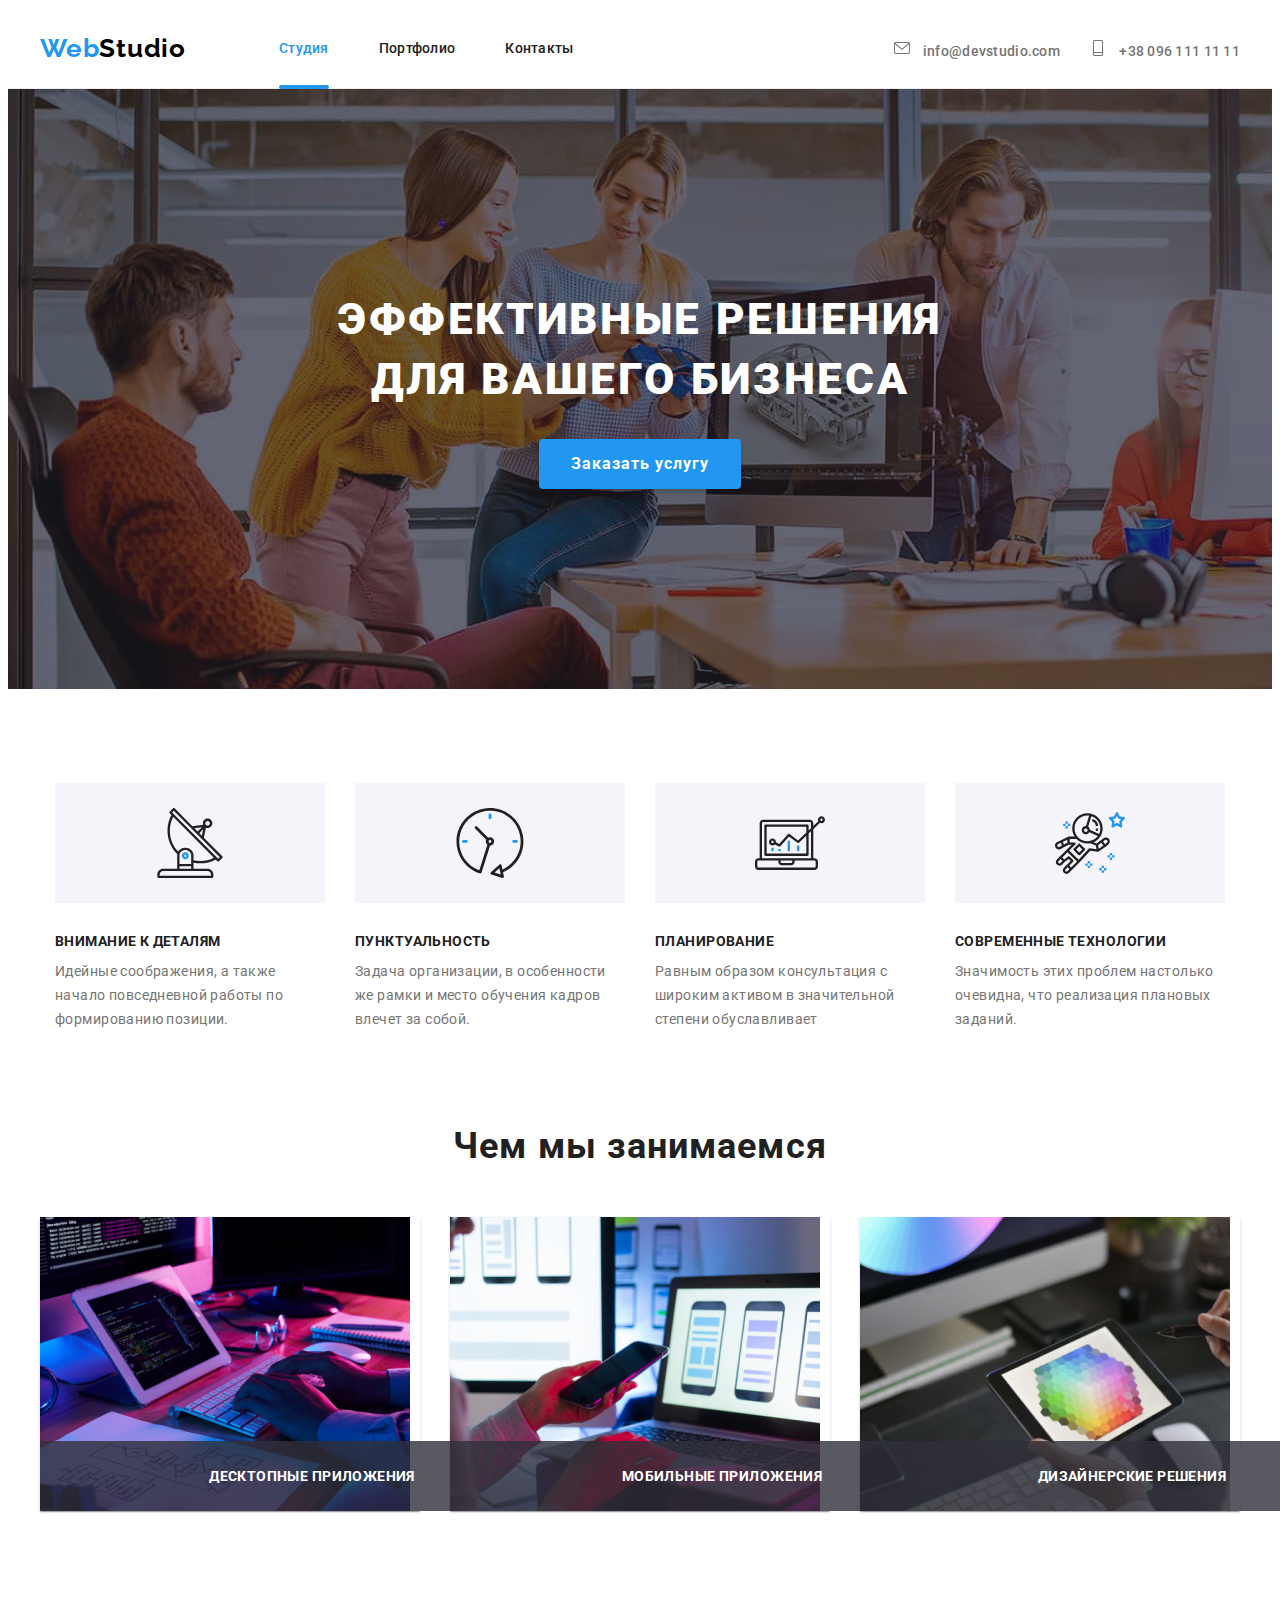
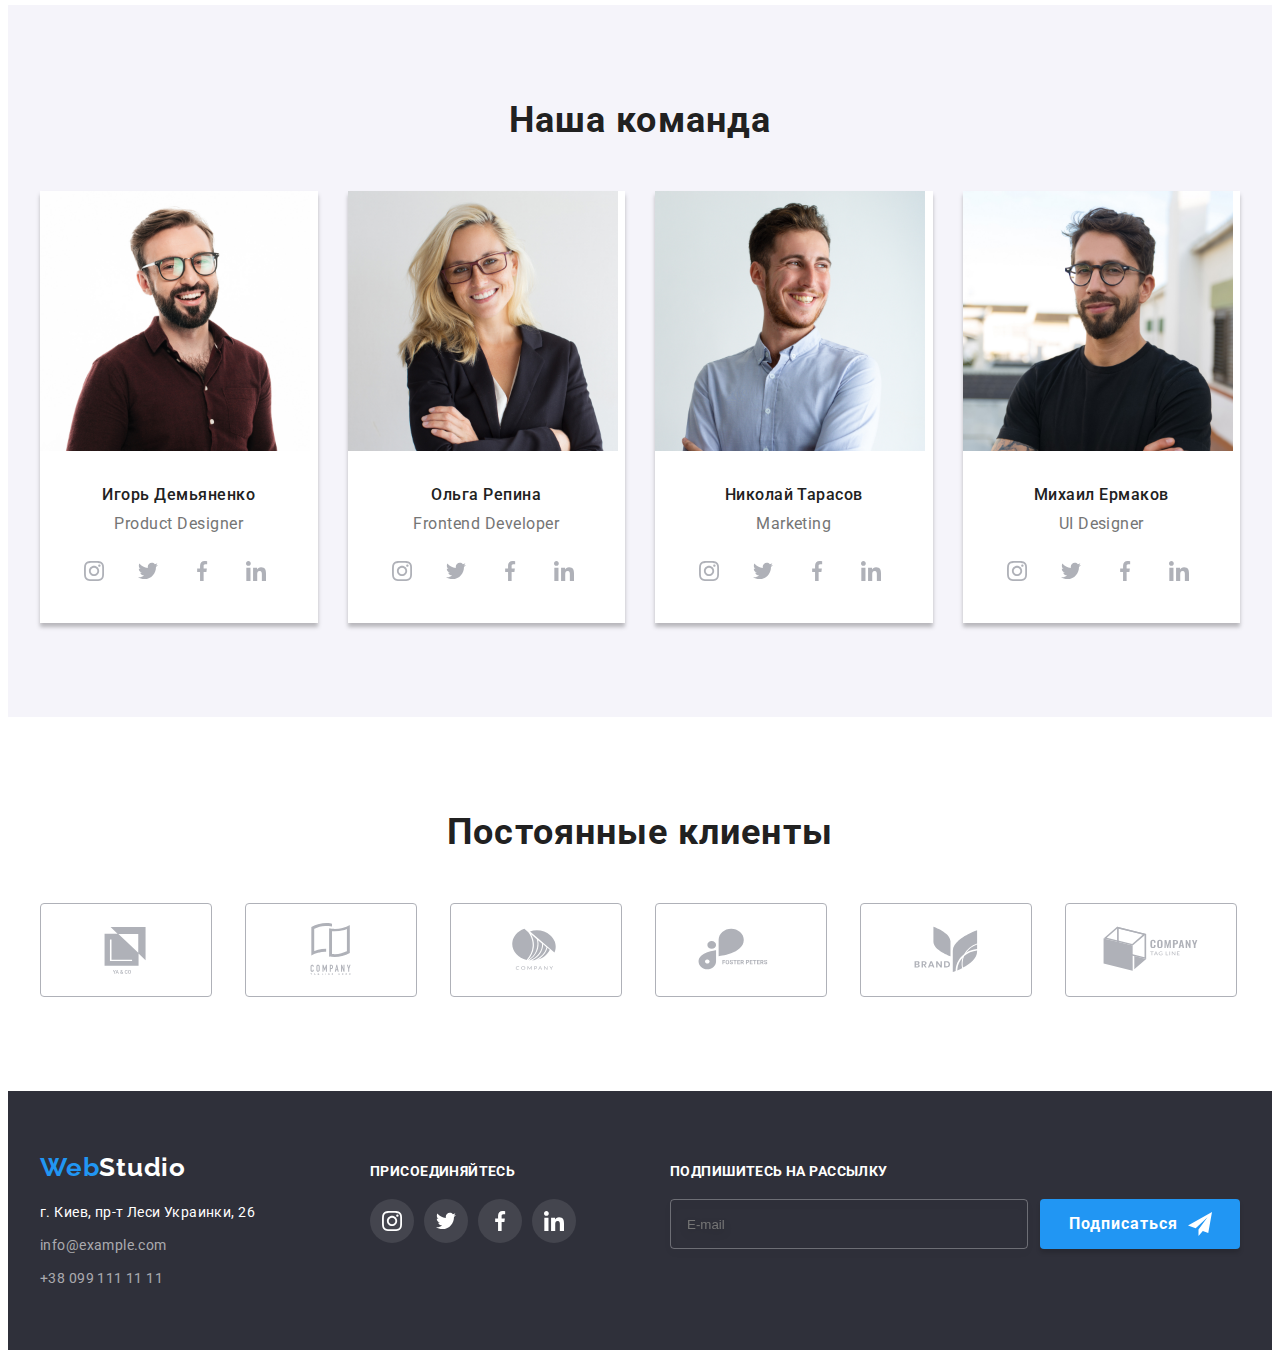
==== index.html @ 2f9fe4c1 "FIRST comit" ====
<!DOCTYPE html>
<html lang="ru">
<head>
  <meta charset="UTF-8">
  <meta http-equiv="X-UA-Compatible" content="IE=edge">
  <meta name="viewport" content="width=device-width, initial-scale=1.0">
  <title>Document</title>
  <link rel="preconnect" href="https://fonts.googleapis.com">
  <link rel="preconnect" href="https://fonts.gstatic.com" crossorigin>
  <link href="https://fonts.googleapis.com/css2?family=Raleway:wght@700&family=Roboto:wght@400;500;700;900&display=swap"
  rel="stylesheet">
  <!-- <link rel="stylesheet" href="node_modules/modern-normalize/modern-normalize.css"> -->
  <link rel="stylesheet" href="https://cdnjs.cloudflare.com/ajax/libs/modern-normalize/1.1.0/modern-normalize.min.css"
    integrity="sha512-wpPYUAdjBVSE4KJnH1VR1HeZfpl1ub8YT/NKx4PuQ5NmX2tKuGu6U/JRp5y+Y8XG2tV+wKQpNHVUX03MfMFn9Q=="
    crossorigin="anonymous" referrerpolicy="no-referrer" />
  <link rel="stylesheet" href="./css/slyles.css" />
</head>
<body> 
  <!--Заголовок -->
  <header class="header">
    <div class="conteiner header-conteiner">
      <nav class="navigation">
        <a class="link-logo" href=""> <span class="text-web">Web</span>Studio </a>
        <ul class="header-list">
          <li class="header-item"><a class="header-link current" href="index.html"> Студия </a> </li>
          <li class="header-item"><a class="header-link" href="portfolio.html"> Портфолио</a></li>
          <li class="header-item"><a class="header-link" href=""> Контакты</a></li>
        </ul>
      </nav>
      <ul class="header-list-contact">
        <li class="header-item-contacts"><a class="header-link-contacts" href="mailto:info@devstudio.com ">
          <svg class="icon-letter" width="16" height="16">
            <use href="images/icons.svg#icon-envelope-1"></use></svg>
            info@devstudio.com </a></li>
        <li class="header-item-contacts"><a class="header-link-contacts" href="tel:+380961111111">
          <svg class="icon-smartphone" width="16" height="16">
          <use href="images/icons.svg#icon-smartphone-1"></use></svg> +38 096 111 11 11</a>
        </li>
      </ul>
    </div>
  </header>
  <!--Главная -->
  <main>
    <!--Герой-->
    <section class="hiro-s">
    <h1 class="hiro-title-s">Эффективные решения <br> для вашего бизнеса </h1>
    <button data-modal-open type="button" class="hiro-button-s"> Заказать услугу </button>
      
    </section>
    <!--Наши преимущества  -->
    <section class="advantages">
    <h2 class="visually-hidden"> Наши преимущества </h2>
    <div class="conteiner">
      <ul class="advantages-list">
        <li class="advantages-item">
          <div class="advantages-icon">
            <svg class="antena-icon">
              <use href="images/icons.svg#icon-antenna-1-1"></use>
            </svg>
          </div>
          <h3 class="advantages-title"> Внимание к деталям </h3>       
          <p class="advantages-text"> 
            Идейные соображения, а также начало повседневной работы по формированию позиции.
          </p>  
        </li>
        <li class="advantages-item">
          <div class="advantages-icon">
            <svg class="antena-icon">
              <use href="images/icons.svg#icon-clock-1-1"></use>
            </svg>
          </div>
          <h3 class="advantages-title"> Пунктуальность </h3>
          <p class="advantages-text">
            Задача организации, в особенности же рамки и место обучения кадров влечет за собой.
          </p>
        </li>
        <li class="advantages-item">
          <div class="advantages-icon">
            <svg class="antena-icon">
              <use href="images/icons.svg#icon-diagram-1-1"></use>
            </svg>
          </div>
          <h3 class="advantages-title"> Планирование </h3>
          <p class="advantages-text">
            Равным образом консультация с широким активом в значительной степени обуславливает
          </p>
        </li>
        <li class="advantages-item">
          <div class="advantages-icon">
            <svg class="antena-icon">
              <use href="images/icons.svg#icon-astronaut-1-1"></use>
            </svg>
          </div>
          <h3 class="advantages-title"> Современные технологии </h3>
          <p class="advantages-text">
            Значимость этих проблем настолько очевидна, что реализация плановых заданий.
          </p>
        </li>
      </ul>
    </div> 
    </section>
    <!--Чем мы занимаемся -->
    <section class="do">
    <h2 class="do-title">Чем мы занимаемся </h2>
    <div class="conteiner"> 
      <ul class="do-list">
        <li class="do-item">
          <div class="thumb-do">
            <img class="do-image" src="./images/img1.jpg " alt="верстка" width="370">
            <p class="label"> Десктопные приложения</p>
          </div>
        </li>
        <li class="do-item">
          <div class="thumb-do">
            <img class="do-image" src="./images/img2.jpg" alt="адаптация" width="370">
            <p class="label"> Мобильные приложения</p>
          </div>
        </li>
        <li class="do-item">
          <div class="thumb-do">
            <img class="do-image" src="./images/img3.jpg" alt="подбор цвета" width="370">
            <p class="label"> Дизайнерские решения</p>
          </div>
        </li>
      </ul>
    </div>
    </section>
    <!--Наша команда -->
    <section class="team">
    <h2 class="team-title"> Наша команда </h2>
    <div class="conteiner">
      <ul class=" team-list"> 
      <li class="team-item">
        <img src="./images/img1c.jpg" alt="игорь" width="270">
        <div class="team-lines">
          <h3 class="team-name">Игорь Демьяненко</h3>
          <p class="team-profi">Product Designer</p>
            <ul class="social-links">
              <li class="social-links-item">
                <a class="links" href="">
                  <svg class="social-links-icon">
                    <use href="images/icons.svg#icon-instagram-2-1"></use>
                  </svg>
                </a>
              </li>
              <li class="social-links-item">
                <a class="links" href="">
                  <svg class="social-links-icon">
                    <use href="images/icons.svg#icon-twitter-1-1"></use>
                  </svg>
                </a> 
              </li>
              <li class="social-links-item">
                <a class="links" href="">
                  <svg class="social-links-icon">
                    <use href="images/icons.svg#icon-facebook-1-1"></use>
                  </svg>
                </a>
              </li>
              <li class="social-links-item">
                <a class="links" href="">
                  <svg class="social-links-icon">
                    <use href="images/icons.svg#icon-linkedin-1-1"></use>
                  </svg>
                </a>
              </li>
            </ul>
        </div> 
      </li>
      <li class="team-item">
        <img src="./images/img2c.jpg" alt="ольга" width="270">
        <div class="team-lines"> 
          <h3 class="team-name">Ольга Репина</h3>
          <p class="team-profi">Frontend Developer</p>
          <ul class="social-links">
            <li class="social-links-item">
              <a class="links" href="">
                <svg class="social-links-icon">
                  <use href="images/icons.svg#icon-instagram-2-1"></use>
                </svg>
              </a>
            </li>
            <li class="social-links-item">
              <a class="links" href="">
                <svg class="social-links-icon">
                  <use href="images/icons.svg#icon-twitter-1-1"></use>
                </svg>
              </a> 
            </li>
            <li class="social-links-item">
              <a class="links" href="">
                <svg class="social-links-icon">
                  <use href="images/icons.svg#icon-facebook-1-1"></use>
                </svg>
              </a>
            </li>
            <li class="social-links-item">
              <a class="links" href="">
                <svg class="social-links-icon">
                  <use href="images/icons.svg#icon-linkedin-1-1"></use>
                </svg>
              </a>
            </li>
          </ul>
        </div>
      </li>
      <li class="team-item">
        <img src="./images/img3c.jpg" alt="николай" width="270">
        <div class="team-lines">
          <h3 class="team-name">Николай Тарасов</h3>
          <p class="team-profi">Marketing</p>
          <ul class="social-links">
            <li class="social-links-item">
              <a class="links" href="">
                <svg class="social-links-icon">
                  <use href="images/icons.svg#icon-instagram-2-1"></use>
                </svg>
              </a>
            </li>
            <li class="social-links-item">
              <a class="links" href="">
                <svg class="social-links-icon">
                  <use href="images/icons.svg#icon-twitter-1-1"></use>
                </svg>
              </a> 
            </li>
            <li class="social-links-item">
              <a class="links" href="">
                <svg class="social-links-icon">
                  <use href="images/icons.svg#icon-facebook-1-1"></use>
                </svg>
              </a>
            </li>
            <li class="social-links-item">
              <a class="links" href="">
                <svg class="social-links-icon">
                  <use href="images/icons.svg#icon-linkedin-1-1"></use>
                </svg>
              </a>
            </li>
          </ul>
        </div>
      </li>
      <li class="team-item">
        <img src="./images/img4c.jpg" alt="михаил" width="270">
        <div class="team-lines"> 
          <h3 class="team-name">Михаил Ермаков</h3>
          <p class="team-profi">UI Designer</p>
          <ul class="social-links">
            <li class="social-links-item">
              <a href="" class="links" >
                <svg class="social-links-icon">
                  <use href="images/icons.svg#icon-instagram-2-1"></use>
                </svg>
              </a>
            </li>
            <li class="social-links-item">
              <a href="" class="links" >
                <svg class="social-links-icon">
                  <use href="images/icons.svg#icon-twitter-1-1"></use>
                </svg>
              </a> 
            </li>
            <li class="social-links-item">
              <a href="" class="links" >
                <svg class="social-links-icon">
                  <use href="images/icons.svg#icon-facebook-1-1"></use>
                </svg>
              </a>
            </li>
            <li class="social-links-item">
              <a href="" class="links" >
                <svg class="social-links-icon">
                  <use href="images/icons.svg#icon-linkedin-1-1"></use>
                </svg>
              </a>
            </li>
          </ul>
        </div>
      </li>
      </ul>
    </div>
    </section>
    <section class="partners">
      <h2 class="partners-title">Постоянные клиенты</h2>
      <div class="conteiner">
        <ul class="partners-list">
          <li class="partners-item">
            
              <a class="partners-link" href="">
                <svg class="logotip-icon">
                <use href="images/icons.svg#icon-Client-1-1"></use>
                </svg>
              </a>
        
          </li>
          <li class="partners-item">
            
            <a href="" class="partners-link" >
              <svg class="logotip-icon">
                <use href="images/icons.svg#icon-Client-2-1"></use>
              </svg>
            </a></li>

          <li class="partners-item">
            <a class="partners-link" href="">
              <svg class="logotip-icon">
                <use href="images/icons.svg#icon-Client-3-1"></use>
              </svg>
            </a></li>
          <li class="partners-item">
            <a class="partners-link" href="">
              <svg class="logotip-icon">
                <use href="images/icons.svg#icon-Client-4-1"> </use>
              </svg>
            </a></li>
          <li class="partners-item">
            <a class="partners-link" href="">
              <svg class="logotip-icon">
                <use href="images/icons.svg#icon-Client-5-1"></use>
              </svg>
            </a></li>
          <li class="partners-item">
            <a class="partners-link" href="">
              <svg class="logotip-icon">
                <use href="images/icons.svg#icon-Client-6-1"></use>
              </svg>
            </a></li>
        </ul>
      </div>
    </section>
  </main>
  <!--Подвал-->
  <footer class="footer">
    <div class="conteiner footer-conteiner">
      <div class="foofer-first-div" >
      <a class="footer-logo-link" href=""> <span class="web-text">Web</span>Studio </a>
      <address class="footer-address">
        <ul class="footter-list">
          <li class="footer-item"><p class="footer-text"> г. Киев, пр-т Леси Украинки, 26 </p> 
          <li class="footer-item"> <a class="footer-link-contact" href="mailto:info@example.com "> info@example.com </a></li>
          <li class="footer-item"> <a class="footer-link-contact" href="tel:+380991111111 "> +38 099 111 11 11</a> </li>
        </ul>
      </address>
      </div>
      <div class="footer-social-link">
      <p class=" footer-text-last">присоединяйтесь</p>
      <ul class="footer-soc-links">
        <li class="footer-soc-links-item">
          <a class="footerlinks" href="">
            <svg class="footersoc-links-icon">
              <use href="images/icons.svg#icon-instagram-2-1"></use>
            </svg>
          </a>
        </li>
        <li class="footer-soc-links-item">
          <a class="footerlinks" href="">
            <svg class="footersoc-links-icon">
              <use href="images/icons.svg#icon-twitter-1-1"></use>
            </svg>
          </a>
        </li>
        <li class="footer-soc-links-item">
          <a class="footerlinks" href="">
            <svg class="footersoc-links-icon">
              <use href="images/icons.svg#icon-facebook-1-1"></use>
            </svg>
          </a>
        </li>
        <li class="footer-soc-links-item">
          <a class="footerlinks" href="">
            <svg class="footersoc-links-icon">
              <use href="images/icons.svg#icon-linkedin-1-1"></use>
            </svg>
          </a>
        </li>
      </ul>
      </div>
      <div class="footer-form-cont">
        <p class="footer-form-text">Подпишитесь на рассылку</p>
        <div class="footer-form-send">
          <input type="email" class="footer-input" name="user-mail" id="user-mail" placeholder="E-mail"/>
          <button class="footer-button">Подписаться
            <svg class="footersoc-send-icon" >
              <use href="images/icons.svg#icon-icon-send-1"></use>
            </svg>
          </button>
        </div>
        
      </div>
    </div>
  </footer>
  <!------------Moдальное окно------>
  <div class="backdrop is-hidden" data-modal>
    <div class="modal">
      <button class="close-modal" data-modal-close>
        <svg width="18px" height="18px" class="icon-modal">
          <use href=".//images/icons.svg#icon-close-black"></use>
        </svg>
      </button>
      <p class="modal-title">Оставьте свои данные, мы вам перезвоним</p>
      <form class="modal-form">
        <div class="form-fild">
          <label for="user-name" class="modal-label">Имя</label>
          <div class="modal-input-wrap">
            <input type="text" class="modal-input" name="user-name" required id="user-name" />
            <svg class="modal-icon" width="18" height="18" >
              <use href="./images/icons.svg#icon-person-black18dp" ></use>
            </svg>
          </div>
        </div>
        <div class="form-fild">
          <label for="user-tel" class="modal-label">Телефон</label>
            <div class="modal-input-wrap">
              <input type="tel" class="modal-input" name="user-tel" required value="" id="user-tel" />
              <svg class="modal-icon" width="18" height="18">
                <use href="./images/icons.svg#icon-phone-black18dp"></use>
              </svg>
            </div>
        </div>
        <div class="form-fild">
          <label for="user-mail" class="modal-label">Почта</label>
            <div class="modal-input-wrap">
            <input type="email" class="modal-input" name="user-mail" id="user-mail" />
              <svg class="modal-icon" width="18" height="18">
                <use href="./images/icons.svg#icon-email-black18dp"></use>
              </svg>
            </div>
        </div>
        <div class="form-fild">
          <label for="user-text" class="modal-label">Комментарий</label>
          <textarea name="user-text" id="user-text" class="modal-text" placeholder="Введите текст"
            value="user-text"></textarea>
        </div>
        
        <div class="contract-form">
          <input 
            type="checkbox" 
            class="modal-check visually-hidden" 
            name="modal-check" 
            id="modal-check" />
          <label for="modal-check" class="modal-check-text">Соглашаюсь с рассылкой и принимаю <a class="contract-link" href=""> Условия договорa
            </a> </label>
        </div>
        
        <div class="form-submit">
          <button type="submit" class="submit-but">Отправить</button>
        </div>
      </form>
    </div>
  </div>
  <script src="./js/modal.js"></script>
</body>
</html>
---- css/slyles.css ----
:root {
  --first-title-color: #212121;
  --title-color-text: #757575;
  --link-color: #2196f3;
  --main-white-color: #ffffff;
}
body {
  font-family: Roboto;
  color: #757575;
}
p,
h1,
h2,
h3,
h4,
h5,
h6 {
  margin: 0;
}
ul {
  list-style: none;
  margin: 0;
  padding: 0;
}
a {
  text-decoration: none;
}
.conteiner {
  width: 1200px;
  padding-left: 15px;
  padding-right: 15px;
  margin: 0 auto;
  /* outline: 2px solid red; */
}
.header-conteiner {
  display: flex;
  align-items: center;
}

.footer-conteiner {
  /* align-items: center; */
  display: flex;
  align-items: baseline;
}

.visually-hidden {
  position: absolute;
  white-space: nowrap;
  width: 1px;
  height: 1px;
  overflow: hidden;
  border: 0;
  padding: 0;
  clip: rect(0 0 0 0);
  clip-path: inset(50%);
  margin: -1px;
}
/*----------------- Header-----------------------*/
.header {
  border-bottom: 1px solid #ececec;
}
.navigation {
  display: flex;
  align-items: center;
}
.text-web {
  font-family: 'Raleway', sans-serif;
  font-weight: bold;
  font-size: 26px;
  line-height: calc(31 / 26);
  letter-spacing: 0.03em;
  color: var(--link-color);
  margin: 0 auto;
}
.link-logo {
  font-family: 'Raleway', sans-serif;
  font-weight: bold;
  font-size: 26px;
  line-height: calc(31 / 26);
  letter-spacing: 0.03em;
  color: #000000;
  padding-top: 25px;
  padding-bottom: 24px;
  padding-left: 0;
  margin: 0 auto;
}
.header-list {
  display: flex;
  padding-left: 93px;

  padding-right: 100px;
  margin: 0 auto;
}
.header-item {
  font-weight: 500;
  font-size: 14px;
  line-height: 16px;
  letter-spacing: 0.02em;
}
.header-item + .header-item {
  margin-left: 50px;
}

.header-list-contact {
  display: flex;
  margin-left: auto;
}
.header-item-contacts {
  height: 16px;
  justify-content: space-between;
  padding-left: 30px;
}

.header-link {
  font-weight: 500;
  font-size: 14px;
  line-height: calc(16 / 14);
  letter-spacing: 0.02em;
  color: var(--first-title-color);
  padding-top: 32px;
  padding-bottom: 32px;
  transition: 250ms cubic-bezier(0.4, 0, 0.2, 1);
}
.header-link:hover,
.header-link:focus {
  color: var(--link-color);
}

.current {
  position: relative;
  color: var(--link-color);
}

.current::after {
  content: '';
  width: 100%;
  height: 4px;
  position: absolute;
  left: 0px;
  border-radius: 2px;
  bottom: -1px;
  background-color: var(--link-color);
}

.header-link-contacts {
  font-weight: 500;
  font-size: 14px;
  line-height: calc(16 / 14);
  letter-spacing: 0.02em;
  color: var(--title-color-text);
  padding-top: 32px;
  padding-bottom: 32px;
  transition: 550ms cubic-bezier(0.4, 0, 0.2, 1);
}

.icon-letter {
  margin-right: 10px;
  fill: var(--title-color-text);
}
.icon-letter {
  fill: currentColor;
}

.header-link-contacts:hover,
.header-link-contacts:focus {
  color: var(--link-color);
}

.icon-smartphone {
  margin-right: 10px;
  fill: currentColor;
}
/*--------------STUDIO-Hiro-----------------*/
.hiro-s {
  max-width: 1600px;
  margin-left: auto;
  margin-right: auto;
  padding-top: 200px;
  padding-bottom: 200px;
  background-image: linear-gradient(to right, rgba(47, 48, 58, 0.4), rgba(47, 48, 58, 0.4)),
    url('../images/HiroS.jpg');
}

.hiro-title-s {
  font-weight: 900;
  font-size: 44px;
  line-height: calc(60 / 44);
  text-align: center;
  letter-spacing: 0.06em;
  text-transform: uppercase;
  color: var(--main-white-color);
  margin: 0 auto;
  padding-bottom: 30px;
}

.hiro-button-s {
  font-family: Roboto;
  font-style: normal;
  font-weight: bold;
  font-size: 16px;
  line-height: calc(30 / 16);
  display: flex;
  align-items: center;
  text-align: center;
  letter-spacing: 0.06em;
  color: var(--main-white-color);
  background-color: var(--link-color);
  border: none;
  margin: 0 auto;
  padding-top: 10px;
  padding-bottom: 10px;
  padding-left: 32px;
  padding-right: 32px;
  cursor: pointer;
  box-shadow: 0px 4px 4px rgba(0, 0, 0, 0.15);
  border-radius: 4px;
}

/*-----SDUDIO---advantages-- Приемущества----*/
.advantages {
  padding-top: 94px;
}
.advantages-list {
  display: flex;
  justify-content: center;
}
.advantages-item {
  width: calc((100% - 120px) / 4);
  margin-right: 30px;
}
.advantages-item:nth-child(4n) {
  margin-right: 0px;
}
.advantages-icon {
  display: flex;
  justify-content: center;
  align-items: center;
  background-color: #f5f4fa;
  height: 120px;
  /* outline: 2px solid red; */
}
.antena-icon {
  width: 70px;
  height: 70px;
  /* outline: 2px solid red; */
}
.advantages-title {
  font-weight: bold;
  font-size: 14px;
  line-height: calc(16 / 14);
  letter-spacing: 0.03em;
  text-transform: uppercase;
  color: #212121;
  padding-top: 30px;
}
.advantages-text {
  font-weight: normal;
  font-size: 14px;
  line-height: calc(24 / 14);
  letter-spacing: 0.03em;
  color: var(--title-color-text);
  padding-top: 10px;
}

/*------- SDUDIO---DO-----*/
.do {
  padding-top: 94px;
  padding-bottom: 94px;
}
.do-title {
  font-weight: bold;
  font-size: 36px;
  line-height: calc(42 / 36);
  text-align: center;
  letter-spacing: 0.03em;
  color: #212121;
  margin-bottom: 50px;
}
.do-list {
  display: flex;
  justify-content: center;
  margin-right: -30px;
}
.do-item {
  width: calc((100% - 90px) / 3);
  margin-right: 30px;
}
.do-item:nth-child(3n) {
}
.thumb-do {
  position: relative;
  margin: 0px;
  /* overflow: hidden; */
  box-shadow: 0px 2px 1px -1px rgba(0, 0, 0, 0.2), 0px 1px 1px 0px rgba(0, 0, 0, 0.14),
    0px 1px 3px 0px rgba(0, 0, 0, 0.12);
}
.thumb-do > .label {
  position: absolute;
  width: 100%;
  bottom: 0;
  margin: 0;
  padding: 27px 82px;
  font-family: Roboto;
  font-style: normal;
  font-weight: bold;
  font-size: 14px;
  line-height: calc(16 / 14);
  text-align: center;
  letter-spacing: 0.03em;
  text-transform: uppercase;
  color: #ffffff;
  background: rgba(47, 48, 58, 0.8);
}

.do-image {
  display: block;
  max-width: 100%;
  height: auto;
}

.label {
  /* font-family: Roboto;
  font-style: normal; */
  font-weight: bold;
  font-size: 14px;
  line-height: 16px;
  text-align: center;
  letter-spacing: 0.03em;
  text-transform: uppercase;
  color: #ffffff;
}

/*--------  SDUDIO-----TEAM-----*/
.team {
  padding-top: 94px;
  padding-bottom: 94px;
  background: #f5f4fa;
}
.team-title {
  font-weight: bold;
  font-size: 36px;
  line-height: calc(42 / 36);
  text-align: center;
  letter-spacing: 0.03em;
  color: #212121;
  margin-bottom: 50px;
}
.team-list {
  display: flex;
  justify-content: center;
  margin-right: -30px;
}
.team-item {
  width: calc((100% - 120px) / 4);
  margin-right: 30px;
  background-color: var(--main-white-color);
  box-shadow: 0px 4px 4px 0px #00000040;
}

.team-item:nth-child(4n) {
}
.team-lines {
  padding-top: 30px;
  padding-bottom: 30px;
  background-color: var(--main-white-color);
}
.team-name {
  font-weight: 500;
  font-size: 16px;
  line-height: calc(19 / 16);
  text-align: center;
  letter-spacing: 0.03em;
  color: #212121;
  padding-bottom: 10px;
}
.team-profi {
  font-weight: normal;
  font-size: 16px;
  line-height: calc(19 / 16);
  text-align: center;
  letter-spacing: 0.03em;
  color: var(--title-color-text);
  padding-bottom: 16px;
}

.social-links {
  display: flex;
  justify-content: space-between;
  /* margin-right: -10px; */
  align-items: center;
  /* outline: 2px solid red; */
  width: 206px;
  height: 44px;
  margin-left: 32px;
  margin-right: 32px;
}

.social-links-item {
  display: flex;
  justify-content: center;
}

.links {
  display: flex;
  justify-content: center;
  align-items: center;
  border-radius: 50%;
  width: 44px;
  height: 44px;
  cursor: pointer;
  fill: #afb1b8;
  /* transition: background-color var(--link-color); */
  transition: 250ms cubic-bezier(0.4, 0, 0.2, 1);
}
.social-links-icon {
  width: 20px;
  height: 20px;
  /* fill: currentColor; */
  /* fill: #afb1b8; */
}
.links:hover,
.links:focus {
  background-color: var(--link-color);
  fill: var(--main-white-color);
}

.links:hover .social-links-icon:hover,
.links:focus .social-links-icon:focus {
  /* fill: var(--main-white-color); */
}
/*---------Постоянные Клиенты ------- Partners-----*/

.partners {
  padding-top: 94px;
  padding-bottom: 94px;
}
.partners-title {
  font-weight: bold;
  font-size: 36px;
  line-height: calc(42 / 36);
  text-align: center;
  letter-spacing: 0.03em;
  color: #212121;
  margin-bottom: 50px;
}
.partners-list {
  display: flex;
  justify-content: center;
  margin-right: -30px;
}
.partners-item {
  width: calc((100% - 180px) / 6);
  margin-right: 30px;
}

.partners-link {
  cursor: pointer;
  display: flex;
  justify-content: center;
  align-items: center;
  height: 92px;
  width: 170px;
  border: 1px solid #afb1b8;
  border-radius: 4px;
  cursor: pointer;
  fill: #afb1b8;
  transition: 250ms cubic-bezier(0.4, 0, 0.2, 1);
}

.logotip-icon {
  width: 160px;
  height: 60px;
}
.partners-link:hover,
.partners-link:focus {
  fill: var(--link-color);
  border: 1px solid var(--link-color);
}

/*----------------portfolio hiro---------------*/
.hiro-p {
  padding-top: 94px;
  padding-bottom: 94px;
}
.btn-conteiner {
  margin-bottom: 50px;
}
.hiro-p-list {
  display: flex;
  justify-content: center;
}
.hiro-p-item {
  display: inline-block;
  margin-right: 8px;
}
.hiro-p-item:nth-child(5n) {
  margin: 0px;
}
.hiro-p-button {
  font-family: Roboto;
  font-style: normal;
  font-weight: 500;
  font-size: 16px;
  line-height: calc(26 / 16);
  text-align: center;
  letter-spacing: 0.03em;
  color: var(--first-title-color);
  cursor: pointer;
  display: inline-block;
  border-radius: 4px;
  margin: 0 auto;
  padding-left: 22px;
  padding-right: 22px;
  padding-top: 6px;
  padding-bottom: 6px;
  transition: 250ms cubic-bezier(0.4, 0, 0.2, 1);
}
.hiro-p-button:hover,
.hiro-p-button:focus {
  color: var(--main-white-color);
  background-color: var(--link-color);
  box-shadow: 0px 4px 4px 0px #00000040;
}

/*---------------portfolio----проекты--------------------*/
.project-list {
  display: flex;
  flex-wrap: wrap;
  margin-right: -30px;
  justify-content: center;
}
.project-items {
  width: 370px;
  width: calc((100% - 90px) / 3);
  margin-right: 30px;
  margin-bottom: 30px;
  border: 1px solid #eeeeee;
  transition: 250ms cubic-bezier(0.4, 0, 0.2, 1);
  position: relative;
}
.project-items:hover .project-top-text {
  transform: translateY(0);
}
.project-wrap {
  position: relative;
  overflow: hidden;
}
.project-top-text {
  position: absolute;
  top: 0;
  left: 0;
  font-size: 18px;
  line-height: calc(28 / 18);
  letter-spacing: 0.03em;
  font-weight: 370px;
  color: #ffffff;
  background-color: rgba(33, 150, 243, 0.9);
  height: 100%;
  padding: 63px 24px;
  transform: translateY(100%);
  transition: 750ms cubic-bezier(0.4, 0, 0.2, 1);
}
.project-items:nth-child(3n) {
}
.project-items:nth-last-child(-n + 3) {
  margin-bottom: 0px;
}
.project-items:focus,
.project-items:hover {
  box-shadow: 0px 4px 4px 0px #00000040;
}

.project-link {
  cursor: pointer;
}

.project-lines {
  padding-top: 20px;
  padding-bottom: 20px;
  padding-left: 24px;
  padding-right: 24px;
  /* outline: 2px solid red; */
}
.project-title {
  font-weight: bold;
  font-size: 18px;
  line-height: calc(36 / 18);
  letter-spacing: 0.06em;
  color: var(--first-title-color);
  padding-bottom: 4px;
}
.project-text {
  font-weight: normal;
  font-size: 16px;
  line-height: calc(30 / 16);
  letter-spacing: 0.03em;
  color: var(--title-color-text);
}

/*-----------------Footer---------------*/
.footer {
  display: flex;
  align-items: baseline;
  background-color: #2f303a;
  margin: 0 auto;
  padding-top: 60px;
  padding-bottom: 60px;
}
.foofer-first-div {
  flex-grow: 1;
}
.footer-logo-link {
  font-family: 'Raleway', sans-serif;
  font-weight: bold;
  font-size: 26px;
  line-height: calc(31 / 26);
  letter-spacing: 0.03em;
  color: var(--main-white-color);
  display: inline-block;
}
.web-text {
  color: var(--link-color);
}
.footer-address {
  padding-top: 17px;
}
.footer-item + .footer-item {
  margin-top: 9px;
}

.footer-text {
  font-family: Roboto;
  font-style: normal;
  font-weight: normal;
  font-size: 14px;
  line-height: calc(24 / 14);
  letter-spacing: 0.03em;
  color: var(--main-white-color);
}
.footer-link-contact {
  font-family: Roboto;
  font-style: normal;
  font-weight: normal;
  font-size: 14px;
  line-height: calc(24 / 14);
  letter-spacing: 0.03em;
  color: rgba(255, 255, 255, 0.6);
  /* transition: color 350ms linear; */
  transition: 250ms cubic-bezier(0.4, 0, 0.2, 1);
}
.footer-link-contact:hover,
.footer-link-contact:focus {
  color: var(--link-color);
}
.footer-social-link {
  padding-top: 12px;
  margin-left: 70px;
}
.footer-text-last {
  font-family: Roboto;
  font-style: normal;
  font-weight: bold;
  font-size: 14px;
  line-height: calc(16 / 14);
  letter-spacing: 0.03em;
  text-transform: uppercase;
  color: var(--main-white-color);
}
.footer-soc-links {
  padding-top: 20px;
  display: flex;
  justify-content: space-between;
  align-items: center;
  /* outline: 2px solid red; */
  width: 206px;
  height: 44px;
}

.footer-soc-links-item {
}

.footerlinks {
  display: flex;
  justify-content: center;
  align-items: center;
  border-radius: 50%;
  width: 44px;
  height: 44px;
  cursor: pointer;
  fill: var(--main-white-color);
  background-color: rgba(255, 255, 255, 0.1);
  transition: 250ms cubic-bezier(0.4, 0, 0.2, 1);
}

.footerlinks:focus,
.footerlinks:hover {
  background-color: var(--link-color);
  color: var(--main-white-color);
}
.footersoc-links-icon {
  width: 20px;
  height: 20px;
  fill: var(--main-white-color);
}
.footer-form-cont {
  margin-left: 94px;
}
.footer-form-text {
  font-family: Roboto;
  font-style: normal;
  font-weight: bold;
  font-size: 14px;
  line-height: calc(16 / 14);
  letter-spacing: 0.03em;
  text-transform: uppercase;
  color: #ffffff;
}
.footer-form-send {
  display: flex;
  justify-content: center;
  margin-top: 20px;
}
.footer-input {
  width: 358px;
  height: 50px;
  border: 1px solid rgba(255, 255, 255, 0.3);
  box-sizing: border-box;
  filter: drop-shadow(0px 4px 4px rgba(0, 0, 0, 0.15));
  border-radius: 4px;
  padding-left: 16px;
  color: #ffffff99;
  background-color: transparent;
}
.footer-button {
  width: 200px;
  height: 50px;
  color: var(--main-white-color);
  font-family: Roboto;
  font-style: normal;
  font-weight: bold;
  font-size: 16px;
  line-height: calc(30 / 16);
  display: flex;
  align-items: center;
  text-align: center;
  letter-spacing: 0.06em;
  background-color: var(--link-color);
  box-shadow: 0px 4px 4px rgba(0, 0, 0, 0.15);
  border-radius: 4px;
  margin-left: 12px;
  padding: 10px 28px 10px 29px;
  cursor: pointer;
  border: none;
}
.footersoc-send-icon {
  margin-left: 10px;
  width: 24px;
  height: 24px;
  fill: var(--main-white-color);
}

/*-------------MODAL------------*/
.backdrop {
  position: fixed;
  opacity: 1;
  z-index: 1;
  top: 0;
  left: 0;
  width: 100%;
  height: 100%;
  background: rgba(0, 0, 0, 0.1);
  transition: opacity 250ms cubic-bezier(0.4, 0, 0.2, 1);
}
.backdrop.is-hidden {
  opacity: 0;
  pointer-events: none;
}

.modal {
  z-index: 2;
  position: absolute;
  top: 50%;
  left: 50%;
  transform: translate(-50%, -50%);
  width: 528px;
  height: 581px;
  border-radius: 4px;
  background: var(--main-white-color);
}
.close-modal {
  display: block;
  margin-left: auto;
  margin-right: 8px;
  margin-top: 8px;
  background-color: var(--main-white-color);
  border: 1px solid rgba(0, 0, 0, 0.1);
  width: 30px;
  height: 30px;
  border-radius: 50%;
  padding: 0;
  cursor: pointer;
  transition: 250ms cubic-bezier(0.4, 0, 0.2, 1);
}
.close-modal:hover,
.close-modal:focus {
  background-color: var(--main-white-color);
  fill: var(--link-color);
}
.icon-modal {
  margin-top: 6px;
}

.modal-title {
  font-family: Roboto;
  font-style: normal;
  font-weight: bold;
  font-size: 20px;
  line-height: calc(23 / 20);
  text-align: center;
  letter-spacing: 0.03em;
  color: #212121;
  margin-bottom: 12px;
  /* padding-top: 32px; */
}
.form-fild {
  margin-bottom: 10px;
  margin-left: 41px;
  margin-right: 39px;
}

.modal-label {
  font-family: Roboto;
  font-style: normal;
  font-weight: normal;
  font-size: 12px;
  line-height: calc(14 / 12);
  letter-spacing: 0.01em;
  color: #757575;
  display: block;
  margin-bottom: 4px;
  outline: none;
}
.modal-input-wrap {
  cursor: pointer;
  position: relative;
  transition: 250ms cubic-bezier(0.4, 0, 0.2, 1);
}
.modal-input-wrap:hover,
.modal-input-wrap:focus {
  fill: var(--link-color);
}
.modal-input {
  width: 100%;
  border: 1px solid rgba(33, 33, 33, 0.2);
  box-sizing: border-box;
  border-radius: 4px;
  height: 40px;
  padding-left: 42px;
  cursor: pointer;
  transition: 250ms cubic-bezier(0.4, 0, 0.2, 1);
}
.modal-input:hover + .modal-icon,
.modal-input:focus + .modal-icon {
  fill: #2196f3;
}
.modal-input:hover,
.modal-input:focus {
  fill: #2196f3;
  border: 1px solid var(--link-color);
}

.modal-icon {
  position: absolute;
  left: 12px;
  top: 50%;

  transform: translateY(-50%);
}

.contract-form {
  margin-left: 54px;
}

.modal-check-text {
  display: flex;
  align-items: center;
  font-family: Roboto;
  font-style: normal;
  font-weight: normal;
  font-size: 14px;
  line-height: calc(24 / 14);
  letter-spacing: 0.03em;
  color: #757575;
}
.modal-check-text::before {
  content: '';
  width: 16px;
  height: 15px;
  border: 2px solid var(--first-title-color);
  border-radius: 2px;
  display: block;

  margin-right: 7px;
}

.modal-check:checked + .modal-check-text::before {
  background-image: url(../images/icon-check.svg);
  border: none;
}

.contract-link {
  text-decoration: underline;
  color: #2196f3;
  margin-left: 5px;
}
.contract-link:hover,
.contract-link:focus {
  color: var(--link-color);
}

.modal-text {
  width: 448px;
  height: 120px;
  border: 1px solid rgba(33, 33, 33, 0.2);
  box-sizing: border-box;
  border-radius: 4px;
  padding: 12px 16px;
  resize: none;
  outline: none;
  cursor: pointer;

  transition: 250ms cubic-bezier(0.4, 0, 0.2, 1);
}
.modal-text:hover,
.modal-text:focus {
  border: 1px solid #2196f3;
}

.submit-but {
  font-family: Roboto;
  font-style: normal;
  font-weight: bold;
  font-size: 16px;
  line-height: calc(30 / 16);
  display: flex;
  align-items: center;
  text-align: center;
  /* display: inline-block; */
  letter-spacing: 0.06em;
  color: #ffffff;
  border-radius: 4px;
  cursor: pointer;
  padding-left: 56px;
  padding-right: 55px;
  padding-top: 10px;
  padding-bottom: 10px;
  margin-top: 30px;
  margin-left: 165px;
  margin-bottom: 40px;
  background: #188ce8;
  border: none;
  transition: 250ms cubic-bezier(0.4, 0, 0.2, 1);
}

.submit-but:hover,
.submit-but:focus {
  background: #188ce8;
  box-shadow: 0px 4px 4px rgba(0, 0, 0, 0.15);
}
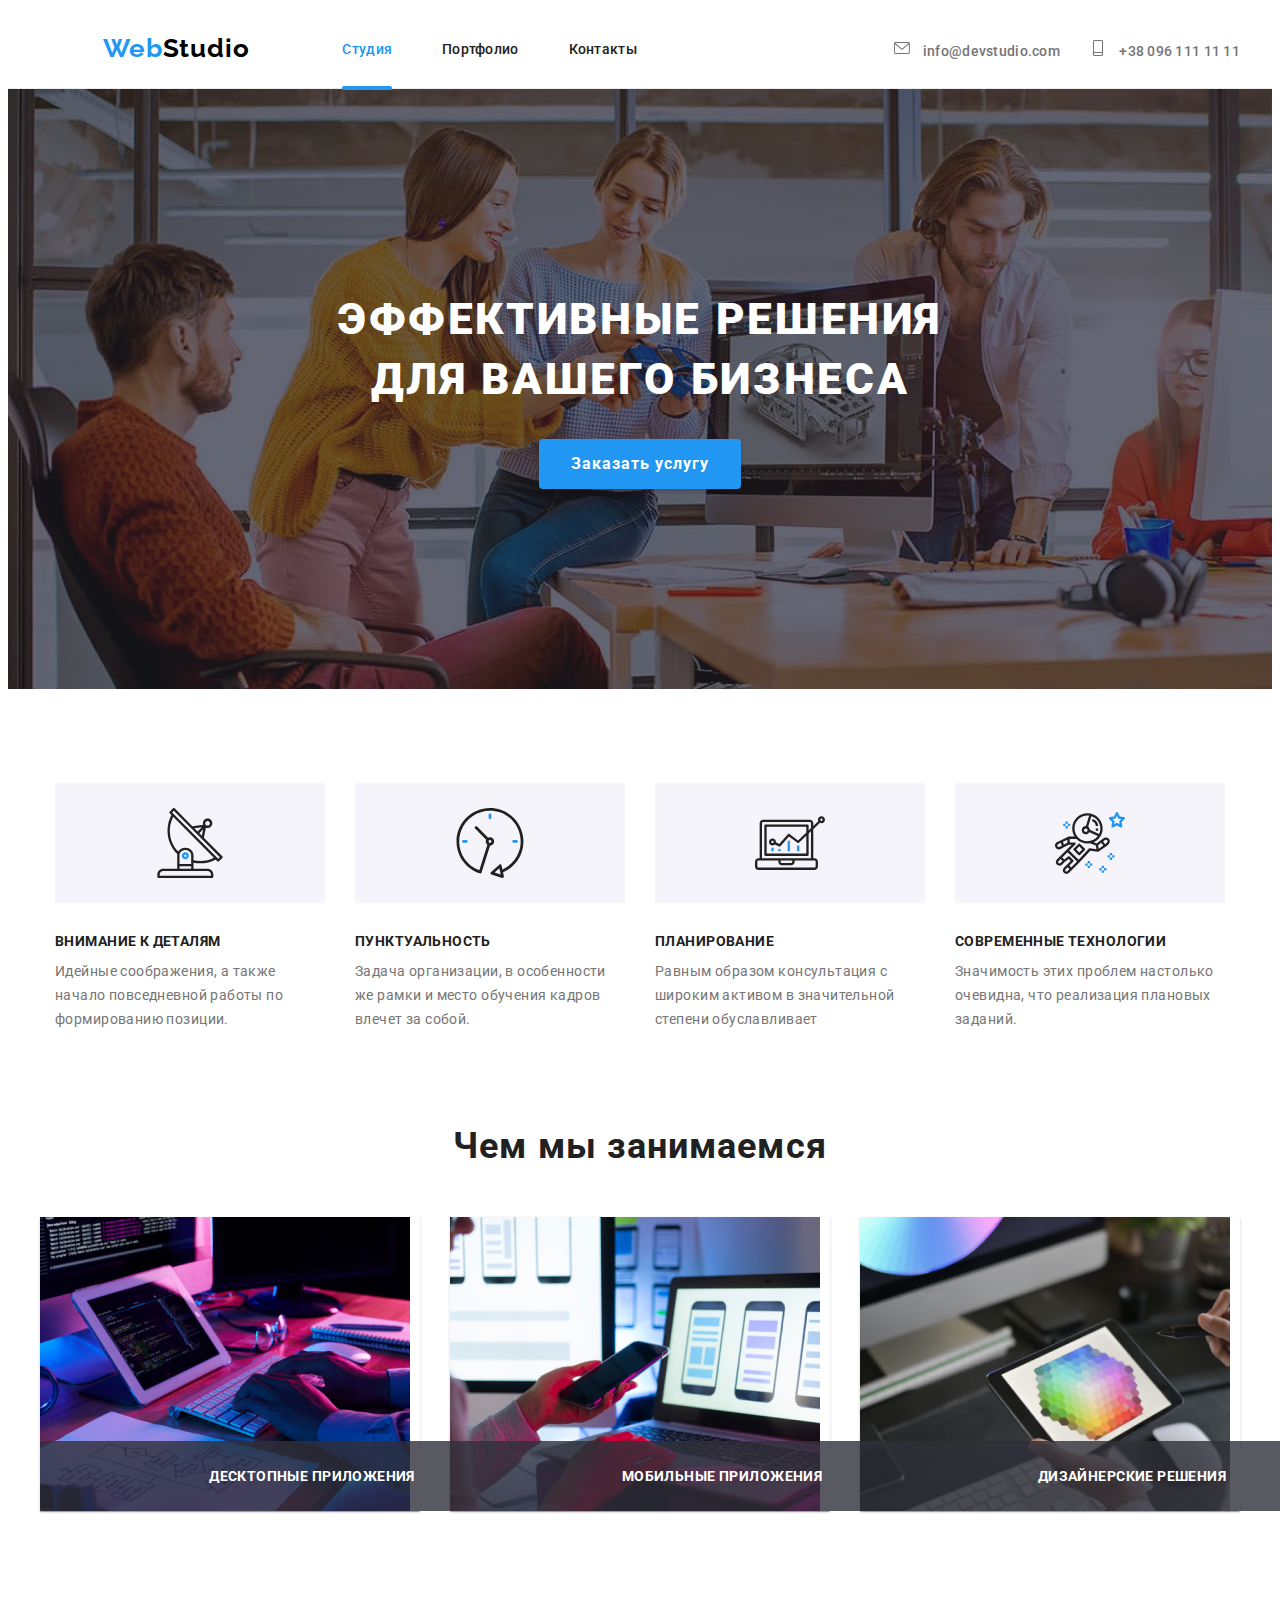
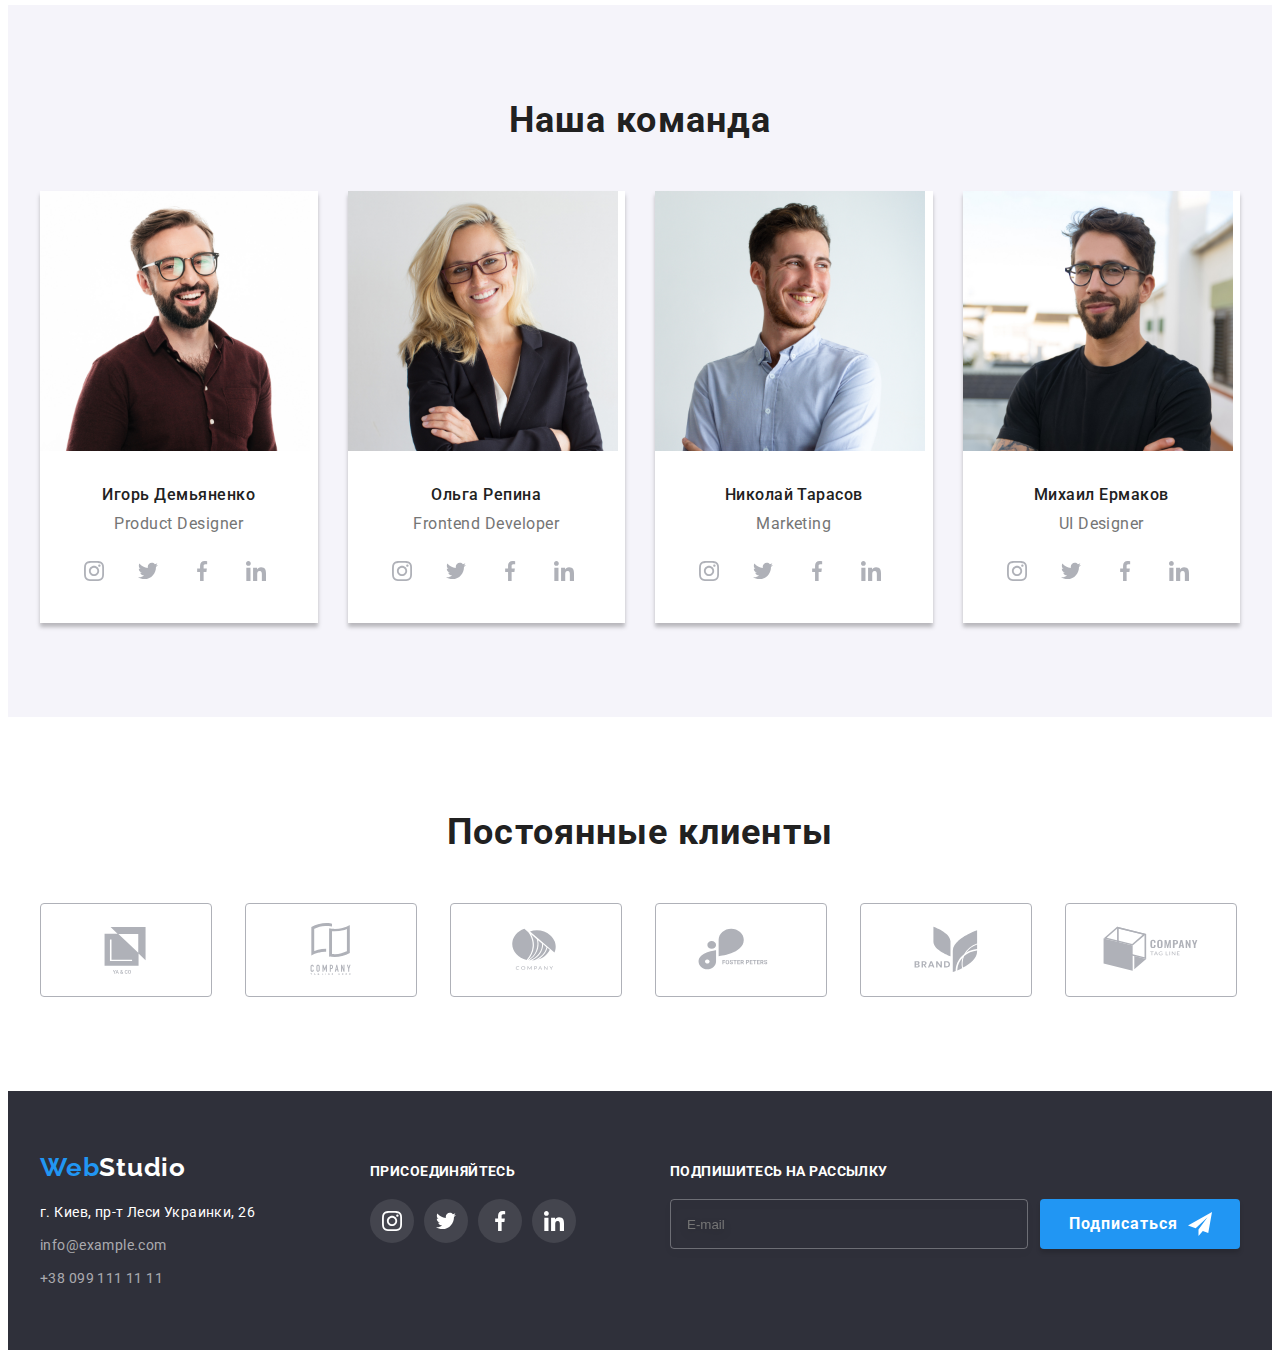
==== commit 82717a1b: "Last save" ====
--- a/index.html
+++ b/index.html
@@ -13,26 +13,27 @@
   <link rel="stylesheet" href="https://cdnjs.cloudflare.com/ajax/libs/modern-normalize/1.1.0/modern-normalize.min.css"
     integrity="sha512-wpPYUAdjBVSE4KJnH1VR1HeZfpl1ub8YT/NKx4PuQ5NmX2tKuGu6U/JRp5y+Y8XG2tV+wKQpNHVUX03MfMFn9Q=="
     crossorigin="anonymous" referrerpolicy="no-referrer" />
-  <link rel="stylesheet" href="./css/slyles.css" />
+  
+  <link rel="stylesheet" href="./css/main.css" />
 </head>
 <body> 
   <!--Заголовок -->
   <header class="header">
-    <div class="conteiner header-conteiner">
+    <div class="conteiner header__conteiner">
       <nav class="navigation">
-        <a class="link-logo" href=""> <span class="text-web">Web</span>Studio </a>
-        <ul class="header-list">
-          <li class="header-item"><a class="header-link current" href="index.html"> Студия </a> </li>
-          <li class="header-item"><a class="header-link" href="portfolio.html"> Портфолио</a></li>
-          <li class="header-item"><a class="header-link" href=""> Контакты</a></li>
+        <a class="logo-link logo-link--dark-theme" href=""> <span class="text-web">Web</span>Studio </a>
+        <ul class="nav-list">
+          <li class="nav-list__item"><a class="nav-list__link current" href="index.html"> Студия </a> </li>
+          <li class="nav-list__item"><a class="nav-list__link" href="portfolio.html"> Портфолио</a></li>
+          <li class="nav-list__item"><a class="nav-list__link" href=""> Контакты</a></li>
         </ul>
       </nav>
-      <ul class="header-list-contact">
-        <li class="header-item-contacts"><a class="header-link-contacts" href="mailto:info@devstudio.com ">
+      <ul class="header-contact">
+        <li class="header-contact__item"><a class="header-contact__link" href="mailto:info@devstudio.com ">
           <svg class="icon-letter" width="16" height="16">
             <use href="images/icons.svg#icon-envelope-1"></use></svg>
             info@devstudio.com </a></li>
-        <li class="header-item-contacts"><a class="header-link-contacts" href="tel:+380961111111">
+        <li class="header-contact__item "><a class="header-contact__link" href="tel:+380961111111">
           <svg class="icon-smartphone" width="16" height="16">
           <use href="images/icons.svg#icon-smartphone-1"></use></svg> +38 096 111 11 11</a>
         </li>
@@ -43,8 +44,8 @@
   <main>
     <!--Герой-->
     <section class="hiro-s">
-    <h1 class="hiro-title-s">Эффективные решения <br> для вашего бизнеса </h1>
-    <button data-modal-open type="button" class="hiro-button-s"> Заказать услугу </button>
+    <h1 class="hiro-s__title-s">Эффективные решения <br> для вашего бизнеса </h1>
+    <button data-modal-open type="button" class="hiro-s__button-s"> Заказать услугу </button>
       
     </section>
     <!--Наши преимущества  -->
@@ -52,47 +53,47 @@
     <h2 class="visually-hidden"> Наши преимущества </h2>
     <div class="conteiner">
       <ul class="advantages-list">
-        <li class="advantages-item">
+        <li class="advantages-list__item">
           <div class="advantages-icon">
-            <svg class="antena-icon">
+            <svg class="advantages-icon__icon">
               <use href="images/icons.svg#icon-antenna-1-1"></use>
             </svg>
           </div>
-          <h3 class="advantages-title"> Внимание к деталям </h3>       
-          <p class="advantages-text"> 
+          <h3 class="advantages-list__title"> Внимание к деталям </h3>       
+          <p class="advantages-list__text"> 
             Идейные соображения, а также начало повседневной работы по формированию позиции.
           </p>  
         </li>
-        <li class="advantages-item">
+        <li class="advantages-list__item">
           <div class="advantages-icon">
-            <svg class="antena-icon">
+            <svg class="advantages-icon__icon">
               <use href="images/icons.svg#icon-clock-1-1"></use>
             </svg>
           </div>
-          <h3 class="advantages-title"> Пунктуальность </h3>
-          <p class="advantages-text">
+          <h3 class="advantages-list__title"> Пунктуальность </h3>
+          <p class="advantages-list__text">
             Задача организации, в особенности же рамки и место обучения кадров влечет за собой.
           </p>
         </li>
-        <li class="advantages-item">
+        <li class="advantages-list__item">
           <div class="advantages-icon">
-            <svg class="antena-icon">
+            <svg class="advantages-icon__icon">
               <use href="images/icons.svg#icon-diagram-1-1"></use>
             </svg>
           </div>
-          <h3 class="advantages-title"> Планирование </h3>
-          <p class="advantages-text">
+          <h3 class="advantages-list__title"> Планирование </h3>
+          <p class="advantages-list__text">
             Равным образом консультация с широким активом в значительной степени обуславливает
           </p>
         </li>
-        <li class="advantages-item">
+        <li class="advantages-list__item">
           <div class="advantages-icon">
-            <svg class="antena-icon">
+            <svg class="advantages-icon__icon">
               <use href="images/icons.svg#icon-astronaut-1-1"></use>
             </svg>
           </div>
-          <h3 class="advantages-title"> Современные технологии </h3>
-          <p class="advantages-text">
+          <h3 class="advantages-list__title"> Современные технологии </h3>
+          <p class="advantages-list__text">
             Значимость этих проблем настолько очевидна, что реализация плановых заданий.
           </p>
         </li>
@@ -101,24 +102,24 @@
     </section>
     <!--Чем мы занимаемся -->
     <section class="do">
-    <h2 class="do-title">Чем мы занимаемся </h2>
+    <h2 class="do__do-title">Чем мы занимаемся </h2>
     <div class="conteiner"> 
       <ul class="do-list">
-        <li class="do-item">
-          <div class="thumb-do">
-            <img class="do-image" src="./images/img1.jpg " alt="верстка" width="370">
+        <li class="do-list__item">
+          <div class="do-thumb">
+            <img class="do-thumb__image" src="./images/img1.jpg " alt="верстка" width="370">
             <p class="label"> Десктопные приложения</p>
           </div>
         </li>
-        <li class="do-item">
-          <div class="thumb-do">
-            <img class="do-image" src="./images/img2.jpg" alt="адаптация" width="370">
+        <li class="do-list__item">
+          <div class="do-thumb">
+            <img class="do-thumb__image" src="./images/img2.jpg" alt="адаптация" width="370">
             <p class="label"> Мобильные приложения</p>
           </div>
         </li>
-        <li class="do-item">
-          <div class="thumb-do">
-            <img class="do-image" src="./images/img3.jpg" alt="подбор цвета" width="370">
+        <li class="do-list__item">
+          <div class="do-thumb">
+            <img class="do-thumb__image" src="./images/img3.jpg" alt="подбор цвета" width="370">
             <p class="label"> Дизайнерские решения</p>
           </div>
         </li>
@@ -127,39 +128,39 @@
     </section>
     <!--Наша команда -->
     <section class="team">
-    <h2 class="team-title"> Наша команда </h2>
+    <h2 class="team__title"> Наша команда </h2>
     <div class="conteiner">
       <ul class=" team-list"> 
-      <li class="team-item">
+      <li class="team-list__item">
         <img src="./images/img1c.jpg" alt="игорь" width="270">
         <div class="team-lines">
-          <h3 class="team-name">Игорь Демьяненко</h3>
-          <p class="team-profi">Product Designer</p>
+          <h3 class="team-lines__name">Игорь Демьяненко</h3>
+          <p class="team-lines__profi">Product Designer</p>
             <ul class="social-links">
-              <li class="social-links-item">
-                <a class="links" href="">
-                  <svg class="social-links-icon">
+              <li class="social-links__item">
+                <a class="social-links__links" href="">
+                  <svg class="social-links__icon">
                     <use href="images/icons.svg#icon-instagram-2-1"></use>
                   </svg>
                 </a>
               </li>
-              <li class="social-links-item">
-                <a class="links" href="">
-                  <svg class="social-links-icon">
+              <li class="social-links__item">
+                <a class="social-links__links" href="">
+                  <svg class="social-links__icon">
                     <use href="images/icons.svg#icon-twitter-1-1"></use>
                   </svg>
                 </a> 
               </li>
-              <li class="social-links-item">
-                <a class="links" href="">
-                  <svg class="social-links-icon">
+              <li class="social-links__item">
+                <a class="social-links__links" href="">
+                  <svg class="social-links__icon">
                     <use href="images/icons.svg#icon-facebook-1-1"></use>
                   </svg>
                 </a>
               </li>
-              <li class="social-links-item">
-                <a class="links" href="">
-                  <svg class="social-links-icon">
+              <li class="social-links__item">
+                <a class="social-links__links" href="">
+                  <svg class="social-links__icon">
                     <use href="images/icons.svg#icon-linkedin-1-1"></use>
                   </svg>
                 </a>
@@ -167,36 +168,36 @@
             </ul>
         </div> 
       </li>
-      <li class="team-item">
+      <li class="team-list__item">
         <img src="./images/img2c.jpg" alt="ольга" width="270">
         <div class="team-lines"> 
-          <h3 class="team-name">Ольга Репина</h3>
-          <p class="team-profi">Frontend Developer</p>
+          <h3 class="team-lines__name">Ольга Репина</h3>
+          <p class="team-lines__profi">Frontend Developer</p>
           <ul class="social-links">
-            <li class="social-links-item">
-              <a class="links" href="">
-                <svg class="social-links-icon">
+            <li class="social-links__item">
+              <a class="social-links__links" href="">
+                <svg class="social-links__icon">
                   <use href="images/icons.svg#icon-instagram-2-1"></use>
                 </svg>
               </a>
             </li>
-            <li class="social-links-item">
-              <a class="links" href="">
-                <svg class="social-links-icon">
+            <li class="social-links__item">
+              <a class="social-links__links" href="">
+                <svg class="social-links__icon">
                   <use href="images/icons.svg#icon-twitter-1-1"></use>
                 </svg>
               </a> 
             </li>
-            <li class="social-links-item">
-              <a class="links" href="">
-                <svg class="social-links-icon">
+            <li class="social-links__item">
+              <a class="social-links__links" href="">
+                <svg class="social-links__icon">
                   <use href="images/icons.svg#icon-facebook-1-1"></use>
                 </svg>
               </a>
             </li>
-            <li class="social-links-item">
-              <a class="links" href="">
-                <svg class="social-links-icon">
+            <li class="social-links__item">
+              <a class="social-links__links" href="">
+                <svg class="social-links__icon">
                   <use href="images/icons.svg#icon-linkedin-1-1"></use>
                 </svg>
               </a>
@@ -204,36 +205,36 @@
           </ul>
         </div>
       </li>
-      <li class="team-item">
+      <li class="team-list__item">
         <img src="./images/img3c.jpg" alt="николай" width="270">
         <div class="team-lines">
-          <h3 class="team-name">Николай Тарасов</h3>
-          <p class="team-profi">Marketing</p>
+          <h3 class="team-lines__name">Николай Тарасов</h3>
+          <p class="team-lines__profi">Marketing</p>
           <ul class="social-links">
-            <li class="social-links-item">
-              <a class="links" href="">
-                <svg class="social-links-icon">
+            <li class="social-links__item">
+              <a class="social-links__links" href="">
+                <svg class="social-links__icon">
                   <use href="images/icons.svg#icon-instagram-2-1"></use>
                 </svg>
               </a>
             </li>
-            <li class="social-links-item">
-              <a class="links" href="">
-                <svg class="social-links-icon">
+            <li class="social-links__item">
+              <a class="social-links__links" href="">
+                <svg class="social-links__icon">
                   <use href="images/icons.svg#icon-twitter-1-1"></use>
                 </svg>
               </a> 
             </li>
-            <li class="social-links-item">
-              <a class="links" href="">
-                <svg class="social-links-icon">
+            <li class="social-links__item">
+              <a class="social-links__links" href="">
+                <svg class="social-links__icon">
                   <use href="images/icons.svg#icon-facebook-1-1"></use>
                 </svg>
               </a>
             </li>
-            <li class="social-links-item">
-              <a class="links" href="">
-                <svg class="social-links-icon">
+            <li class="social-links__item">
+              <a class="social-links__links" href="">
+                <svg class="social-links__icon">
                   <use href="images/icons.svg#icon-linkedin-1-1"></use>
                 </svg>
               </a>
@@ -241,36 +242,36 @@
           </ul>
         </div>
       </li>
-      <li class="team-item">
+      <li class="team-list__item">
         <img src="./images/img4c.jpg" alt="михаил" width="270">
         <div class="team-lines"> 
-          <h3 class="team-name">Михаил Ермаков</h3>
-          <p class="team-profi">UI Designer</p>
+          <h3 class="team-lines__name">Михаил Ермаков</h3>
+          <p class="team-lines__profi">UI Designer</p>
           <ul class="social-links">
-            <li class="social-links-item">
-              <a href="" class="links" >
-                <svg class="social-links-icon">
+            <li class="social-links__item">
+              <a href="" class="social-links__links" >
+                <svg class="social-links__icon">
                   <use href="images/icons.svg#icon-instagram-2-1"></use>
                 </svg>
               </a>
             </li>
-            <li class="social-links-item">
-              <a href="" class="links" >
-                <svg class="social-links-icon">
+            <li class="social-links__item">
+              <a href="" class="social-links__links" >
+                <svg class="social-links__icon">
                   <use href="images/icons.svg#icon-twitter-1-1"></use>
                 </svg>
               </a> 
             </li>
-            <li class="social-links-item">
-              <a href="" class="links" >
-                <svg class="social-links-icon">
+            <li class="social-links__item">
+              <a href="" class="social-links__links" >
+                <svg class="social-links__icon">
                   <use href="images/icons.svg#icon-facebook-1-1"></use>
                 </svg>
               </a>
             </li>
-            <li class="social-links-item">
-              <a href="" class="links" >
-                <svg class="social-links-icon">
+            <li class="social-links__item">
+              <a href="" class="social-links__links" >
+                <svg class="social-links__icon">
                   <use href="images/icons.svg#icon-linkedin-1-1"></use>
                 </svg>
               </a>
@@ -281,48 +282,49 @@
       </ul>
     </div>
     </section>
+    <!-----------  Партнеры  ----------->
     <section class="partners">
-      <h2 class="partners-title">Постоянные клиенты</h2>
+      <h2 class="partners__title">Постоянные клиенты</h2>
       <div class="conteiner">
         <ul class="partners-list">
-          <li class="partners-item">
+          <li class="partners-list__item">
             
-              <a class="partners-link" href="">
-                <svg class="logotip-icon">
+              <a class="partners-list__link" href="">
+                <svg class="partners-list__icon">
                 <use href="images/icons.svg#icon-Client-1-1"></use>
                 </svg>
               </a>
         
           </li>
-          <li class="partners-item">
+          <li class="partners-list__item">
             
-            <a href="" class="partners-link" >
-              <svg class="logotip-icon">
+            <a href="" class="partners-list__link" >
+              <svg class="partners-list__icon">
                 <use href="images/icons.svg#icon-Client-2-1"></use>
               </svg>
             </a></li>
 
-          <li class="partners-item">
-            <a class="partners-link" href="">
-              <svg class="logotip-icon">
+          <li class="partners-list__item">
+            <a class="partners-list__link" href="">
+              <svg class="partners-list__icon">
                 <use href="images/icons.svg#icon-Client-3-1"></use>
               </svg>
             </a></li>
-          <li class="partners-item">
-            <a class="partners-link" href="">
-              <svg class="logotip-icon">
+          <li class="partners-list__item">
+            <a class="partners-list__link" href="">
+              <svg class="partners-list__icon">
                 <use href="images/icons.svg#icon-Client-4-1"> </use>
               </svg>
             </a></li>
-          <li class="partners-item">
-            <a class="partners-link" href="">
-              <svg class="logotip-icon">
+          <li class="partners-list__item">
+            <a class="partners-list__link" href="">
+              <svg class="partners-list__icon">
                 <use href="images/icons.svg#icon-Client-5-1"></use>
               </svg>
             </a></li>
-          <li class="partners-item">
-            <a class="partners-link" href="">
-              <svg class="logotip-icon">
+          <li class="partners-list__item">
+            <a class="partners-list__link" href="">
+              <svg class="partners-list__icon">
                 <use href="images/icons.svg#icon-Client-6-1"></use>
               </svg>
             </a></li>
@@ -332,61 +334,60 @@
   </main>
   <!--Подвал-->
   <footer class="footer">
-    <div class="conteiner footer-conteiner">
+    <div class="conteiner footer__conteiner">
       <div class="foofer-first-div" >
-      <a class="footer-logo-link" href=""> <span class="web-text">Web</span>Studio </a>
+      <a class="logo-link logo-link--light-theme" href=""> <span class="web-text">Web</span>Studio </a>
       <address class="footer-address">
         <ul class="footter-list">
-          <li class="footer-item"><p class="footer-text"> г. Киев, пр-т Леси Украинки, 26 </p> 
-          <li class="footer-item"> <a class="footer-link-contact" href="mailto:info@example.com "> info@example.com </a></li>
-          <li class="footer-item"> <a class="footer-link-contact" href="tel:+380991111111 "> +38 099 111 11 11</a> </li>
+          <li class="footter-list__item"><p class="footter-list__text"> г. Киев, пр-т Леси Украинки, 26 </p> 
+          <li class="footter-list__item"> <a class="footter-list__contact" href="mailto:info@example.com "> info@example.com </a></li>
+          <li class="footter-list__item"> <a class="footter-list__contact" href="tel:+380991111111 "> +38 099 111 11 11</a> </li>
         </ul>
       </address>
       </div>
-      <div class="footer-social-link">
-      <p class=" footer-text-last">присоединяйтесь</p>
-      <ul class="footer-soc-links">
-        <li class="footer-soc-links-item">
-          <a class="footerlinks" href="">
-            <svg class="footersoc-links-icon">
+      <div class="footter-list__social-link">
+      <p class=" footter-list__text-last">присоединяйтесь</p>
+      <ul class="footter-list__soc-links">
+        <li class="footter-list__links-item">
+          <a class="footter-list__footerlinks" href="">
+            <svg class="footter-list__links-icon">
               <use href="images/icons.svg#icon-instagram-2-1"></use>
             </svg>
           </a>
         </li>
-        <li class="footer-soc-links-item">
-          <a class="footerlinks" href="">
-            <svg class="footersoc-links-icon">
+        <li class="footter-list__links-item">
+          <a class="footter-list__footerlinks" href="">
+            <svg class="footter-list__links-icon">
               <use href="images/icons.svg#icon-twitter-1-1"></use>
             </svg>
           </a>
         </li>
-        <li class="footer-soc-links-item">
-          <a class="footerlinks" href="">
-            <svg class="footersoc-links-icon">
+        <li class="footter-list__links-item">
+          <a class="footter-list__footerlinks" href="">
+            <svg class="footter-list__links-icon">
               <use href="images/icons.svg#icon-facebook-1-1"></use>
             </svg>
           </a>
         </li>
-        <li class="footer-soc-links-item">
-          <a class="footerlinks" href="">
-            <svg class="footersoc-links-icon">
+        <li class="footter-list__links-item">
+          <a class="footter-list__footerlinks" href="">
+            <svg class="footter-list__links-icon">
               <use href="images/icons.svg#icon-linkedin-1-1"></use>
             </svg>
           </a>
         </li>
       </ul>
       </div>
-      <div class="footer-form-cont">
-        <p class="footer-form-text">Подпишитесь на рассылку</p>
-        <div class="footer-form-send">
+      <div class="footter-list__form-cont">
+        <p class="footter-list__form-text">Подпишитесь на рассылку</p>
+        <div class="footter-list__form-send">
           <input type="email" class="footer-input" name="user-mail" id="user-mail" placeholder="E-mail"/>
-          <button class="footer-button">Подписаться
-            <svg class="footersoc-send-icon" >
+          <button class="footter-list__button">Подписаться
+            <svg class="footter-list__send-icon" >
               <use href="images/icons.svg#icon-icon-send-1"></use>
             </svg>
           </button>
         </div>
-        
       </div>
     </div>
   </footer>
--- a/css/main.css
+++ b/css/main.css
@@ -0,0 +1,1103 @@
+:root {
+  --first-title-color: #212121;
+  --title-color-text: #757575;
+  --link-color: #2196f3;
+  --main-white-color: #ffffff;
+}
+
+p,
+h1,
+h2,
+h3,
+h4,
+h5,
+h6 {
+  margin: 0;
+}
+
+ul {
+  list-style: none;
+  margin: 0;
+  padding: 0;
+}
+
+a {
+  text-decoration: none;
+}
+
+body {
+  font-family: Roboto;
+  color: #757575;
+}
+
+.visually-hidden {
+  position: absolute;
+  white-space: nowrap;
+  width: 1px;
+  height: 1px;
+  overflow: hidden;
+  border: 0;
+  padding: 0;
+  clip: rect(0 0 0 0);
+  -webkit-clip-path: inset(50%);
+          clip-path: inset(50%);
+  margin: -1px;
+}
+
+.advantages-list, .do-list, .team-list, .social-links__item, .partners-list, .hirop-list, .footter-list__footerlinks {
+  display: -webkit-box;
+  display: -ms-flexbox;
+  display: flex;
+  -webkit-box-pack: center;
+      -ms-flex-pack: center;
+          justify-content: center;
+}
+
+.logo-link {
+  font-family: 'Raleway', sans-serif;
+  font-weight: bold;
+  font-size: 26px;
+  line-height: calc(31 / 26);
+  letter-spacing: 0.03em;
+}
+
+.logo-link--light-theme {
+  color: var(--main-white-color);
+}
+
+.logo-link--dark-theme {
+  color: #000000;
+}
+
+.conteiner {
+  width: 1200px;
+  padding-left: 15px;
+  padding-right: 15px;
+  margin: 0 auto;
+  /* outline: 2px solid red; */
+}
+
+.header {
+  border-bottom: 1px solid #ececec;
+}
+
+.header__conteiner {
+  display: -webkit-box;
+  display: -ms-flexbox;
+  display: flex;
+  -webkit-box-align: center;
+      -ms-flex-align: center;
+          align-items: center;
+}
+
+.navigation {
+  display: -webkit-box;
+  display: -ms-flexbox;
+  display: flex;
+  -webkit-box-align: center;
+      -ms-flex-align: center;
+          align-items: center;
+  padding-top: 25px;
+  padding-bottom: 24px;
+  padding-left: 0;
+  margin: 0 auto;
+}
+
+.text-web {
+  font-family: 'Raleway', sans-serif;
+  font-weight: bold;
+  font-size: 26px;
+  line-height: calc(31 / 26);
+  letter-spacing: 0.03em;
+  color: var(--link-color);
+  margin: 0 auto;
+}
+
+.nav-list {
+  display: -webkit-box;
+  display: -ms-flexbox;
+  display: flex;
+  padding-left: 93px;
+  padding-right: 100px;
+  margin: 0 auto;
+  font-weight: 500;
+  font-size: 14px;
+  line-height: 16px;
+  letter-spacing: 0.02em;
+}
+
+.nav-list__item + .nav-list__item {
+  margin-left: 50px;
+}
+
+.nav-list__link {
+  font-weight: 500;
+  font-size: 14px;
+  line-height: calc(16 / 14);
+  letter-spacing: 0.02em;
+  color: var(--first-title-color);
+  padding-top: 32px;
+  padding-bottom: 32px;
+  -webkit-transition: 250ms cubic-bezier(0.4, 0, 0.2, 1);
+  transition: 250ms cubic-bezier(0.4, 0, 0.2, 1);
+}
+
+.nav-list__link:hover, .nav-list__link:focus {
+  color: var(--link-color);
+}
+
+.current {
+  position: relative;
+  color: var(--link-color);
+}
+
+.current::after {
+  content: '';
+  width: 100%;
+  height: 4px;
+  position: absolute;
+  left: 0px;
+  border-radius: 2px;
+  bottom: -1px;
+  background-color: var(--link-color);
+}
+
+.header-contact {
+  display: -webkit-box;
+  display: -ms-flexbox;
+  display: flex;
+  margin-left: auto;
+}
+
+.header-contact__item {
+  height: 16px;
+  -webkit-box-pack: justify;
+      -ms-flex-pack: justify;
+          justify-content: space-between;
+  padding-left: 30px;
+}
+
+.header-contact__link {
+  font-weight: 500;
+  font-size: 14px;
+  line-height: calc(16 / 14);
+  letter-spacing: 0.02em;
+  color: var(--title-color-text);
+  padding-top: 32px;
+  padding-bottom: 32px;
+  -webkit-transition: 550ms cubic-bezier(0.4, 0, 0.2, 1);
+  transition: 550ms cubic-bezier(0.4, 0, 0.2, 1);
+}
+
+.header-contact__link:hover, .header-contact__link:focus {
+  color: var(--link-color);
+}
+
+.icon-letter {
+  margin-right: 10px;
+  fill: var(--title-color-text);
+}
+
+.icon-letter {
+  fill: currentColor;
+}
+
+.icon-smartphone {
+  margin-right: 10px;
+  fill: currentColor;
+}
+
+.hiro-s {
+  max-width: 1600px;
+  margin-left: auto;
+  margin-right: auto;
+  padding-top: 200px;
+  padding-bottom: 200px;
+  background-image: -webkit-gradient(linear, left top, right top, from(rgba(47, 48, 58, 0.4)), to(rgba(47, 48, 58, 0.4))), url("../images/HiroS.jpg");
+  background-image: linear-gradient(to right, rgba(47, 48, 58, 0.4), rgba(47, 48, 58, 0.4)), url("../images/HiroS.jpg");
+}
+
+.hiro-s__title-s {
+  font-weight: 900;
+  font-size: 44px;
+  line-height: calc(60 / 44);
+  text-align: center;
+  letter-spacing: 0.06em;
+  text-transform: uppercase;
+  color: var(--main-white-color);
+  margin: 0 auto;
+  padding-bottom: 30px;
+}
+
+.hiro-s__button-s {
+  font-family: Roboto;
+  font-style: normal;
+  font-weight: bold;
+  font-size: 16px;
+  line-height: calc(30 / 16);
+  display: -webkit-box;
+  display: -ms-flexbox;
+  display: flex;
+  -webkit-box-align: center;
+      -ms-flex-align: center;
+          align-items: center;
+  text-align: center;
+  letter-spacing: 0.06em;
+  color: var(--main-white-color);
+  background-color: var(--link-color);
+  border: none;
+  margin: 0 auto;
+  padding-top: 10px;
+  padding-bottom: 10px;
+  padding-left: 32px;
+  padding-right: 32px;
+  cursor: pointer;
+  -webkit-box-shadow: 0px 4px 4px rgba(0, 0, 0, 0.15);
+          box-shadow: 0px 4px 4px rgba(0, 0, 0, 0.15);
+  border-radius: 4px;
+}
+
+.advantages {
+  padding-top: 94px;
+}
+
+.advantages-list__item {
+  width: calc((100% - 120px) / 4);
+  margin-right: 30px;
+}
+
+.advantages-list__item:nth-child(4n) {
+  margin-right: 0px;
+}
+
+.advantages-icon {
+  display: -webkit-box;
+  display: -ms-flexbox;
+  display: flex;
+  -webkit-box-pack: center;
+      -ms-flex-pack: center;
+          justify-content: center;
+  -webkit-box-align: center;
+      -ms-flex-align: center;
+          align-items: center;
+  background-color: #f5f4fa;
+  height: 120px;
+}
+
+.advantages-icon__icon {
+  width: 70px;
+  height: 70px;
+  /* outline: 2px solid red; */
+}
+
+.advantages-list__title {
+  font-weight: bold;
+  font-size: 14px;
+  line-height: calc(16 / 14);
+  letter-spacing: 0.03em;
+  text-transform: uppercase;
+  color: #212121;
+  padding-top: 30px;
+}
+
+.advantages-list__text {
+  font-weight: normal;
+  font-size: 14px;
+  line-height: calc(24 / 14);
+  letter-spacing: 0.03em;
+  color: var(--title-color-text);
+  padding-top: 10px;
+}
+
+.do {
+  padding-top: 94px;
+  padding-bottom: 94px;
+}
+
+.do__do-title {
+  font-weight: bold;
+  font-size: 36px;
+  line-height: calc(42 / 36);
+  text-align: center;
+  letter-spacing: 0.03em;
+  color: #212121;
+  margin-bottom: 50px;
+}
+
+.do-list {
+  margin-right: -30px;
+}
+
+.do-list__item {
+  width: calc((100% - 90px) / 3);
+  margin-right: 30px;
+}
+
+.do-thumb {
+  position: relative;
+  margin: 0px;
+  /* overflow: hidden; */
+  -webkit-box-shadow: 0px 2px 1px -1px rgba(0, 0, 0, 0.2), 0px 1px 1px 0px rgba(0, 0, 0, 0.14), 0px 1px 3px 0px rgba(0, 0, 0, 0.12);
+          box-shadow: 0px 2px 1px -1px rgba(0, 0, 0, 0.2), 0px 1px 1px 0px rgba(0, 0, 0, 0.14), 0px 1px 3px 0px rgba(0, 0, 0, 0.12);
+}
+
+.do-thumb > .label {
+  position: absolute;
+  width: 100%;
+  bottom: 0;
+  margin: 0;
+  padding: 27px 82px;
+  font-family: Roboto;
+  font-style: normal;
+  font-weight: bold;
+  font-size: 14px;
+  line-height: calc(16 / 14);
+  text-align: center;
+  letter-spacing: 0.03em;
+  text-transform: uppercase;
+  color: #ffffff;
+  background: rgba(47, 48, 58, 0.8);
+}
+
+.do-thumb__image {
+  display: block;
+  max-width: 100%;
+  height: auto;
+}
+
+.label {
+  /* font-family: Roboto;
+  font-style: normal; */
+  font-weight: bold;
+  font-size: 14px;
+  line-height: 16px;
+  text-align: center;
+  letter-spacing: 0.03em;
+  text-transform: uppercase;
+  color: #ffffff;
+}
+
+.team {
+  padding-top: 94px;
+  padding-bottom: 94px;
+  background: #f5f4fa;
+}
+
+.team__title {
+  font-weight: bold;
+  font-size: 36px;
+  line-height: calc(42 / 36);
+  text-align: center;
+  letter-spacing: 0.03em;
+  color: #212121;
+  margin-bottom: 50px;
+}
+
+.team-list {
+  margin-right: -30px;
+}
+
+.team-list__item {
+  width: calc((100% - 120px) / 4);
+  margin-right: 30px;
+  background-color: var(--main-white-color);
+  -webkit-box-shadow: 0px 4px 4px 0px #00000040;
+          box-shadow: 0px 4px 4px 0px #00000040;
+}
+
+.team-lines {
+  padding-top: 30px;
+  padding-bottom: 30px;
+  background-color: var(--main-white-color);
+}
+
+.team-lines__name {
+  font-weight: 500;
+  font-size: 16px;
+  line-height: calc(19 / 16);
+  text-align: center;
+  letter-spacing: 0.03em;
+  color: #212121;
+  padding-bottom: 10px;
+}
+
+.team-lines__profi {
+  font-weight: normal;
+  font-size: 16px;
+  line-height: calc(19 / 16);
+  text-align: center;
+  letter-spacing: 0.03em;
+  color: var(--title-color-text);
+  padding-bottom: 16px;
+}
+
+.social-links {
+  display: -webkit-box;
+  display: -ms-flexbox;
+  display: flex;
+  -webkit-box-pack: justify;
+      -ms-flex-pack: justify;
+          justify-content: space-between;
+  /* margin-right: -10px; */
+  -webkit-box-align: center;
+      -ms-flex-align: center;
+          align-items: center;
+  /* outline: 2px solid red; */
+  width: 206px;
+  height: 44px;
+  margin-left: 32px;
+  margin-right: 32px;
+}
+
+.social-links__links {
+  display: -webkit-box;
+  display: -ms-flexbox;
+  display: flex;
+  -webkit-box-pack: center;
+      -ms-flex-pack: center;
+          justify-content: center;
+  -webkit-box-align: center;
+      -ms-flex-align: center;
+          align-items: center;
+  border-radius: 50%;
+  width: 44px;
+  height: 44px;
+  cursor: pointer;
+  fill: #afb1b8;
+  /* transition: background-color var(--link-color); */
+  -webkit-transition: 250ms cubic-bezier(0.4, 0, 0.2, 1);
+  transition: 250ms cubic-bezier(0.4, 0, 0.2, 1);
+}
+
+.social-links__links:hover, .social-links__links:focus {
+  background-color: var(--link-color);
+  fill: var(--main-white-color);
+}
+
+.social-links__icon {
+  width: 20px;
+  height: 20px;
+  /* fill: currentColor; */
+  /* fill: #afb1b8; */
+}
+
+.partners {
+  padding-top: 94px;
+  padding-bottom: 94px;
+}
+
+.partners__title {
+  font-weight: bold;
+  font-size: 36px;
+  line-height: calc(42 / 36);
+  text-align: center;
+  letter-spacing: 0.03em;
+  color: #212121;
+  margin-bottom: 50px;
+}
+
+.partners-list {
+  margin-right: -30px;
+}
+
+.partners-list__item {
+  width: calc((100% - 180px) / 6);
+  margin-right: 30px;
+}
+
+.partners-list__link {
+  cursor: pointer;
+  display: -webkit-box;
+  display: -ms-flexbox;
+  display: flex;
+  -webkit-box-pack: center;
+      -ms-flex-pack: center;
+          justify-content: center;
+  -webkit-box-align: center;
+      -ms-flex-align: center;
+          align-items: center;
+  height: 92px;
+  width: 170px;
+  border: 1px solid #afb1b8;
+  border-radius: 4px;
+  cursor: pointer;
+  fill: #afb1b8;
+  -webkit-transition: 250ms cubic-bezier(0.4, 0, 0.2, 1);
+  transition: 250ms cubic-bezier(0.4, 0, 0.2, 1);
+}
+
+.partners-list__link:hover, .partners-list__link:focus {
+  fill: var(--link-color);
+  border: 1px solid var(--link-color);
+}
+
+.partners-list__icon {
+  width: 160px;
+  height: 60px;
+}
+
+.hiro-p {
+  padding-top: 94px;
+  padding-bottom: 94px;
+}
+
+.btn__conteiner {
+  margin-bottom: 50px;
+}
+
+.hirop-list__item {
+  display: inline-block;
+  margin-right: 8px;
+}
+
+.hirop-list__item:nth-child(5n) {
+  margin: 0px;
+}
+
+.hirop-list__button {
+  font-family: Roboto;
+  font-style: normal;
+  font-weight: 500;
+  font-size: 16px;
+  line-height: calc(26 / 16);
+  text-align: center;
+  letter-spacing: 0.03em;
+  color: var(--first-title-color);
+  cursor: pointer;
+  display: inline-block;
+  border-radius: 4px;
+  margin: 0 auto;
+  padding-left: 22px;
+  padding-right: 22px;
+  padding-top: 6px;
+  padding-bottom: 6px;
+  -webkit-transition: 250ms cubic-bezier(0.4, 0, 0.2, 1);
+  transition: 250ms cubic-bezier(0.4, 0, 0.2, 1);
+}
+
+.hirop-list__button:hover, .hirop-list__button:focus {
+  color: var(--main-white-color);
+  background-color: var(--link-color);
+  -webkit-box-shadow: 0px 4px 4px 0px #00000040;
+          box-shadow: 0px 4px 4px 0px #00000040;
+}
+
+.project-list {
+  display: -webkit-box;
+  display: -ms-flexbox;
+  display: flex;
+  -ms-flex-wrap: wrap;
+      flex-wrap: wrap;
+  margin-right: -30px;
+  -webkit-box-pack: center;
+      -ms-flex-pack: center;
+          justify-content: center;
+}
+
+.project-items {
+  width: 370px;
+  width: calc((100% - 90px) / 3);
+  margin-right: 30px;
+  margin-bottom: 30px;
+  border: 1px solid #eeeeee;
+  -webkit-transition: 250ms cubic-bezier(0.4, 0, 0.2, 1);
+  transition: 250ms cubic-bezier(0.4, 0, 0.2, 1);
+  position: relative;
+}
+
+.project-items:nth-last-child(-n + 3) {
+  margin-bottom: 0px;
+}
+
+.project-items:hover .project-top-text {
+  -webkit-transform: translateY(0);
+          transform: translateY(0);
+}
+
+.project-items:focus, .project-items:hover {
+  -webkit-box-shadow: 0px 4px 4px 0px #00000040;
+          box-shadow: 0px 4px 4px 0px #00000040;
+}
+
+.project-wrap {
+  position: relative;
+  overflow: hidden;
+}
+
+.project-top-text {
+  position: absolute;
+  top: 0;
+  left: 0;
+  font-size: 18px;
+  line-height: calc(28 / 18);
+  letter-spacing: 0.03em;
+  font-weight: 370px;
+  color: #ffffff;
+  background-color: rgba(33, 150, 243, 0.9);
+  height: 100%;
+  padding: 63px 24px;
+  -webkit-transform: translateY(100%);
+          transform: translateY(100%);
+  -webkit-transition: 750ms cubic-bezier(0.4, 0, 0.2, 1);
+  transition: 750ms cubic-bezier(0.4, 0, 0.2, 1);
+}
+
+.project-link {
+  cursor: pointer;
+}
+
+.project-lines {
+  padding-top: 20px;
+  padding-bottom: 20px;
+  padding-left: 24px;
+  padding-right: 24px;
+  /* outline: 2px solid red; */
+}
+
+.project-title {
+  font-weight: bold;
+  font-size: 18px;
+  line-height: calc(36 / 18);
+  letter-spacing: 0.06em;
+  color: var(--first-title-color);
+  padding-bottom: 4px;
+}
+
+.project-text {
+  font-weight: normal;
+  font-size: 16px;
+  line-height: calc(30 / 16);
+  letter-spacing: 0.03em;
+  color: var(--title-color-text);
+}
+
+.footer {
+  display: -webkit-box;
+  display: -ms-flexbox;
+  display: flex;
+  -webkit-box-align: baseline;
+      -ms-flex-align: baseline;
+          align-items: baseline;
+  background-color: #2f303a;
+  margin: 0 auto;
+  padding-top: 60px;
+  padding-bottom: 60px;
+}
+
+.footer__conteiner {
+  /* align-items: center; */
+  display: -webkit-box;
+  display: -ms-flexbox;
+  display: flex;
+  -webkit-box-align: baseline;
+      -ms-flex-align: baseline;
+          align-items: baseline;
+}
+
+.foofer-first-div {
+  -webkit-box-flex: 1;
+      -ms-flex-positive: 1;
+          flex-grow: 1;
+  display: inline-block;
+}
+
+.web-text {
+  color: var(--link-color);
+}
+
+.footer-address {
+  padding-top: 17px;
+}
+
+.footter-list__item + .footter-list__item {
+  margin-top: 9px;
+}
+
+.footter-list__text {
+  font-family: Roboto;
+  font-style: normal;
+  font-weight: normal;
+  font-size: 14px;
+  line-height: calc(24 / 14);
+  letter-spacing: 0.03em;
+  color: var(--main-white-color);
+}
+
+.footter-list__contact {
+  font-family: Roboto;
+  font-style: normal;
+  font-weight: normal;
+  font-size: 14px;
+  line-height: calc(24 / 14);
+  letter-spacing: 0.03em;
+  color: rgba(255, 255, 255, 0.6);
+  /* transition: color 350ms linear; */
+  -webkit-transition: 250ms cubic-bezier(0.4, 0, 0.2, 1);
+  transition: 250ms cubic-bezier(0.4, 0, 0.2, 1);
+}
+
+.footter-list__contact:hover, .footter-list__contact:focus {
+  color: var(--link-color);
+}
+
+.footter-list__social-link {
+  padding-top: 12px;
+  margin-left: 70px;
+}
+
+.footter-list__text-last {
+  font-family: Roboto;
+  font-style: normal;
+  font-weight: bold;
+  font-size: 14px;
+  line-height: calc(16 / 14);
+  letter-spacing: 0.03em;
+  text-transform: uppercase;
+  color: var(--main-white-color);
+}
+
+.footter-list__soc-links {
+  padding-top: 20px;
+  display: -webkit-box;
+  display: -ms-flexbox;
+  display: flex;
+  -webkit-box-pack: justify;
+      -ms-flex-pack: justify;
+          justify-content: space-between;
+  -webkit-box-align: center;
+      -ms-flex-align: center;
+          align-items: center;
+  /* outline: 2px solid red; */
+  width: 206px;
+  height: 44px;
+}
+
+.footter-list__footerlinks {
+  -webkit-box-align: center;
+      -ms-flex-align: center;
+          align-items: center;
+  border-radius: 50%;
+  width: 44px;
+  height: 44px;
+  cursor: pointer;
+  fill: var(--main-white-color);
+  background-color: rgba(255, 255, 255, 0.1);
+  -webkit-transition: 250ms cubic-bezier(0.4, 0, 0.2, 1);
+  transition: 250ms cubic-bezier(0.4, 0, 0.2, 1);
+}
+
+.footter-list__footerlinks:focus, .footter-list__footerlinks:hover {
+  background-color: var(--link-color);
+  color: var(--main-white-color);
+}
+
+.footter-list__links-icon {
+  width: 20px;
+  height: 20px;
+  fill: var(--main-white-color);
+}
+
+.footter-list__form-cont {
+  margin-left: 94px;
+}
+
+.footter-list__form-text {
+  font-family: Roboto;
+  font-style: normal;
+  font-weight: bold;
+  font-size: 14px;
+  line-height: calc(16 / 14);
+  letter-spacing: 0.03em;
+  text-transform: uppercase;
+  color: #ffffff;
+}
+
+.footter-list__form-send {
+  display: -webkit-box;
+  display: -ms-flexbox;
+  display: flex;
+  -webkit-box-pack: center;
+      -ms-flex-pack: center;
+          justify-content: center;
+  margin-top: 20px;
+}
+
+.footer-input {
+  width: 358px;
+  height: 50px;
+  border: 1px solid rgba(255, 255, 255, 0.3);
+  -webkit-box-sizing: border-box;
+          box-sizing: border-box;
+  -webkit-filter: drop-shadow(0px 4px 4px rgba(0, 0, 0, 0.15));
+          filter: drop-shadow(0px 4px 4px rgba(0, 0, 0, 0.15));
+  border-radius: 4px;
+  padding-left: 16px;
+  color: #ffffff99;
+  background-color: transparent;
+}
+
+.footter-list__button {
+  width: 200px;
+  height: 50px;
+  color: var(--main-white-color);
+  font-family: Roboto;
+  font-style: normal;
+  font-weight: bold;
+  font-size: 16px;
+  line-height: calc(30 / 16);
+  display: -webkit-box;
+  display: -ms-flexbox;
+  display: flex;
+  -webkit-box-align: center;
+      -ms-flex-align: center;
+          align-items: center;
+  text-align: center;
+  letter-spacing: 0.06em;
+  background-color: var(--link-color);
+  -webkit-box-shadow: 0px 4px 4px rgba(0, 0, 0, 0.15);
+          box-shadow: 0px 4px 4px rgba(0, 0, 0, 0.15);
+  border-radius: 4px;
+  margin-left: 12px;
+  padding: 10px 28px 10px 29px;
+  cursor: pointer;
+  border: none;
+}
+
+.footter-list__send-icon {
+  margin-left: 10px;
+  width: 24px;
+  height: 24px;
+  fill: var(--main-white-color);
+}
+
+.backdrop {
+  position: fixed;
+  opacity: 1;
+  z-index: 1;
+  top: 0;
+  left: 0;
+  width: 100%;
+  height: 100%;
+  background: rgba(0, 0, 0, 0.1);
+  -webkit-transition: opacity 250ms cubic-bezier(0.4, 0, 0.2, 1);
+  transition: opacity 250ms cubic-bezier(0.4, 0, 0.2, 1);
+}
+
+.backdrop.is-hidden {
+  opacity: 0;
+  pointer-events: none;
+}
+
+.modal {
+  z-index: 2;
+  position: absolute;
+  top: 50%;
+  left: 50%;
+  -webkit-transform: translate(-50%, -50%);
+          transform: translate(-50%, -50%);
+  width: 528px;
+  height: 581px;
+  border-radius: 4px;
+  background: var(--main-white-color);
+}
+
+.close-modal {
+  display: block;
+  margin-left: auto;
+  margin-right: 8px;
+  margin-top: 8px;
+  background-color: var(--main-white-color);
+  border: 1px solid rgba(0, 0, 0, 0.1);
+  width: 30px;
+  height: 30px;
+  border-radius: 50%;
+  padding: 0;
+  cursor: pointer;
+  -webkit-transition: 250ms cubic-bezier(0.4, 0, 0.2, 1);
+  transition: 250ms cubic-bezier(0.4, 0, 0.2, 1);
+}
+
+.close-modal:hover, .close-modal:focus {
+  background-color: var(--main-white-color);
+  fill: var(--link-color);
+}
+
+.icon-modal {
+  margin-top: 6px;
+}
+
+.modal-title {
+  font-family: Roboto;
+  font-style: normal;
+  font-weight: bold;
+  font-size: 20px;
+  line-height: calc(23 / 20);
+  text-align: center;
+  letter-spacing: 0.03em;
+  color: #212121;
+  margin-bottom: 12px;
+  /* padding-top: 32px; */
+}
+
+.form-fild {
+  margin-bottom: 10px;
+  margin-left: 41px;
+  margin-right: 39px;
+}
+
+.modal-label {
+  font-family: Roboto;
+  font-style: normal;
+  font-weight: normal;
+  font-size: 12px;
+  line-height: calc(14 / 12);
+  letter-spacing: 0.01em;
+  color: #757575;
+  display: block;
+  margin-bottom: 4px;
+  outline: none;
+}
+
+.modal-input-wrap {
+  cursor: pointer;
+  position: relative;
+  -webkit-transition: 250ms cubic-bezier(0.4, 0, 0.2, 1);
+  transition: 250ms cubic-bezier(0.4, 0, 0.2, 1);
+}
+
+.modal-input-wrap:hover, .modal-input-wrap:focus {
+  fill: var(--link-color);
+}
+
+.modal-input {
+  width: 100%;
+  border: 1px solid rgba(33, 33, 33, 0.2);
+  -webkit-box-sizing: border-box;
+          box-sizing: border-box;
+  border-radius: 4px;
+  height: 40px;
+  padding-left: 42px;
+  cursor: pointer;
+  -webkit-transition: 250ms cubic-bezier(0.4, 0, 0.2, 1);
+  transition: 250ms cubic-bezier(0.4, 0, 0.2, 1);
+}
+
+.modal-input:hover, .modal-input:focus {
+  fill: #2196f3;
+  border: 1px solid var(--link-color);
+}
+
+.modal-icon {
+  position: absolute;
+  left: 12px;
+  top: 50%;
+  -webkit-transform: translateY(-50%);
+          transform: translateY(-50%);
+}
+
+.modal-input:hover + .modal-icon,
+.modal-input:focus + .modal-icon {
+  fill: #2196f3;
+}
+
+.contract-form {
+  margin-left: 54px;
+}
+
+.modal-check-text {
+  display: -webkit-box;
+  display: -ms-flexbox;
+  display: flex;
+  -webkit-box-align: center;
+      -ms-flex-align: center;
+          align-items: center;
+  font-family: Roboto;
+  font-style: normal;
+  font-weight: normal;
+  font-size: 14px;
+  line-height: calc(24 / 14);
+  letter-spacing: 0.03em;
+  color: #757575;
+}
+
+.modal-check-text::before {
+  content: '';
+  width: 16px;
+  height: 15px;
+  border: 2px solid var(--first-title-color);
+  border-radius: 2px;
+  display: block;
+  margin-right: 7px;
+}
+
+.modal-check:checked + .modal-check-text::before {
+  background-image: url(../images/icon-check.svg);
+  border: none;
+}
+
+.contract-link {
+  text-decoration: underline;
+  color: #2196f3;
+  margin-left: 5px;
+}
+
+.contract-link:hover, .contract-link:focus {
+  color: var(--link-color);
+}
+
+.modal-text {
+  width: 448px;
+  height: 120px;
+  border: 1px solid rgba(33, 33, 33, 0.2);
+  -webkit-box-sizing: border-box;
+          box-sizing: border-box;
+  border-radius: 4px;
+  padding: 12px 16px;
+  resize: none;
+  outline: none;
+  cursor: pointer;
+  -webkit-transition: 250ms cubic-bezier(0.4, 0, 0.2, 1);
+  transition: 250ms cubic-bezier(0.4, 0, 0.2, 1);
+}
+
+.modal-text:hover, .modal-text:focus {
+  border: 1px solid #2196f3;
+}
+
+.submit-but {
+  font-family: Roboto;
+  font-style: normal;
+  font-weight: bold;
+  font-size: 16px;
+  line-height: calc(30 / 16);
+  display: -webkit-box;
+  display: -ms-flexbox;
+  display: flex;
+  -webkit-box-align: center;
+      -ms-flex-align: center;
+          align-items: center;
+  text-align: center;
+  /* display: inline-block; */
+  letter-spacing: 0.06em;
+  color: #ffffff;
+  border-radius: 4px;
+  cursor: pointer;
+  padding-left: 56px;
+  padding-right: 55px;
+  padding-top: 10px;
+  padding-bottom: 10px;
+  margin-top: 30px;
+  margin-left: 165px;
+  margin-bottom: 40px;
+  background: #188ce8;
+  border: none;
+  -webkit-transition: 250ms cubic-bezier(0.4, 0, 0.2, 1);
+  transition: 250ms cubic-bezier(0.4, 0, 0.2, 1);
+}
+
+.submit-but:hover, .submit-but:focus {
+  background: #188ce8;
+  -webkit-box-shadow: 0px 4px 4px rgba(0, 0, 0, 0.15);
+          box-shadow: 0px 4px 4px rgba(0, 0, 0, 0.15);
+}
+/*# sourceMappingURL=main.css.map */